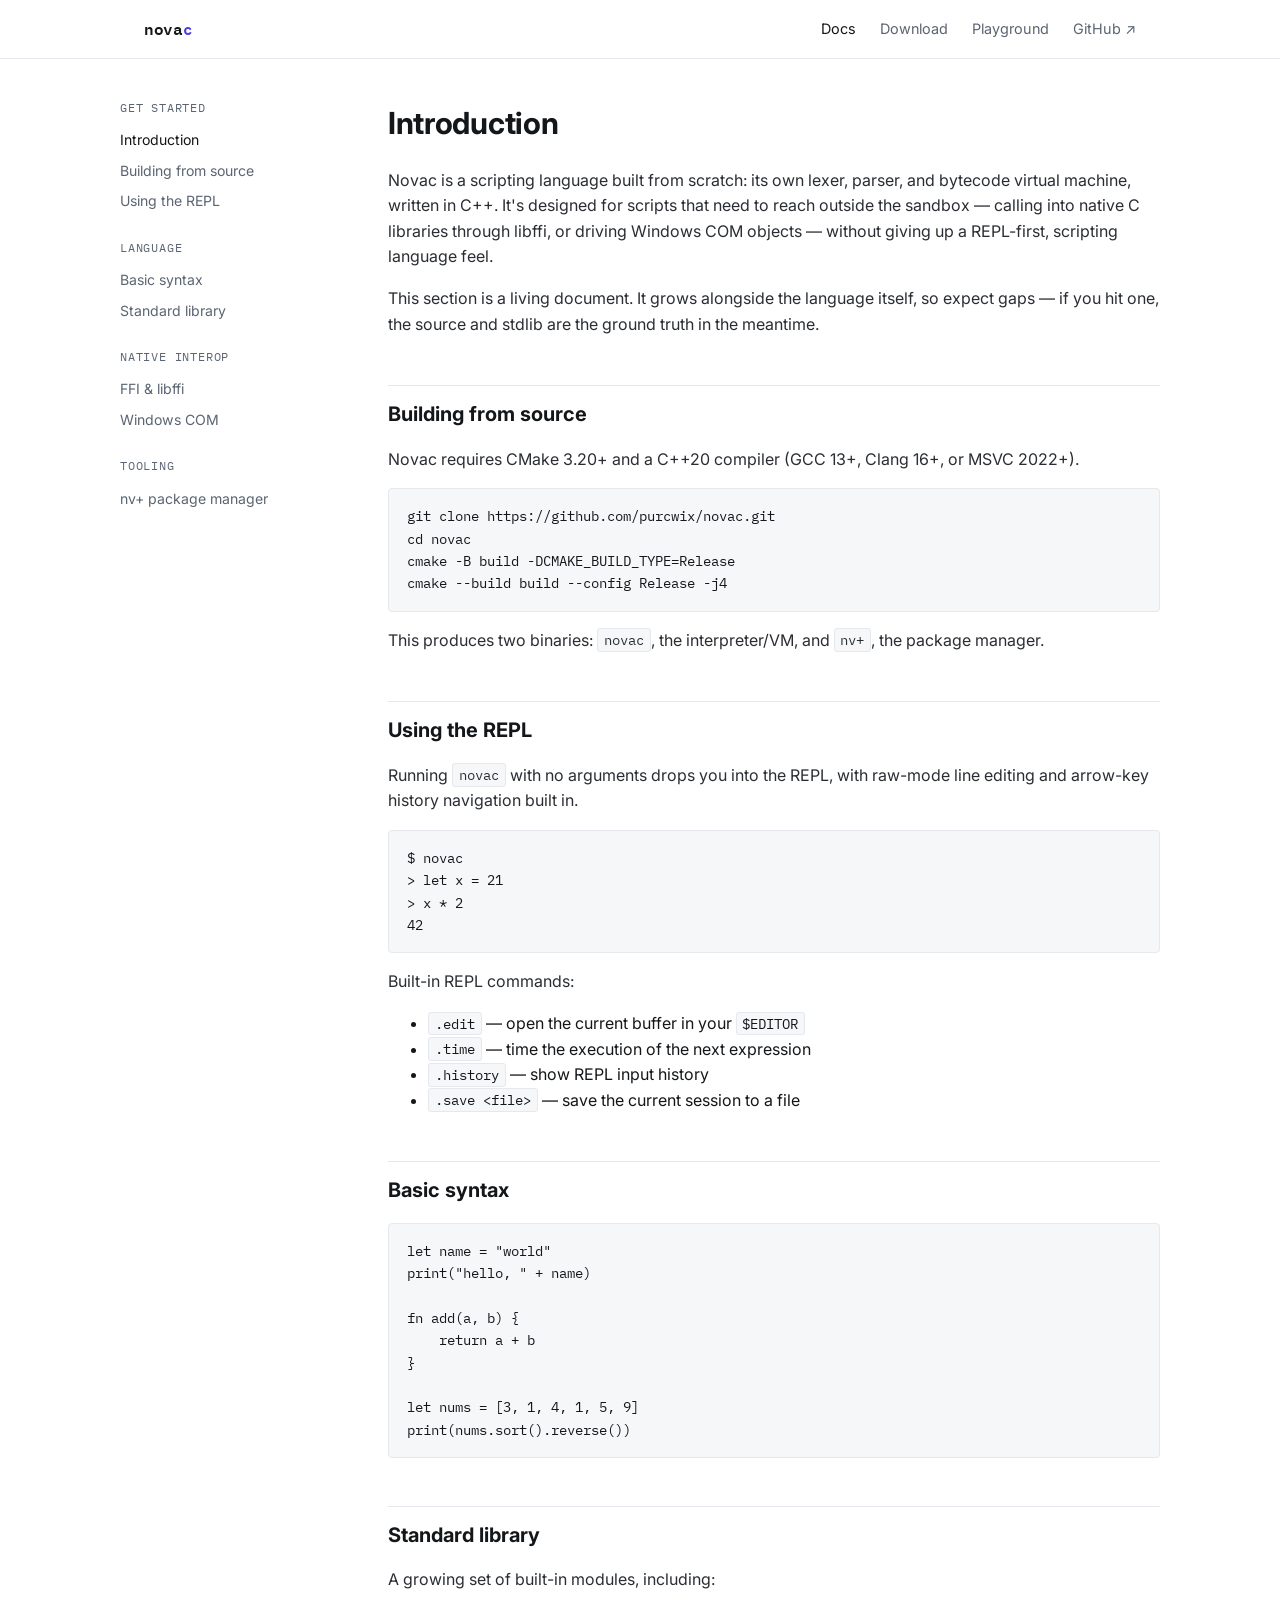
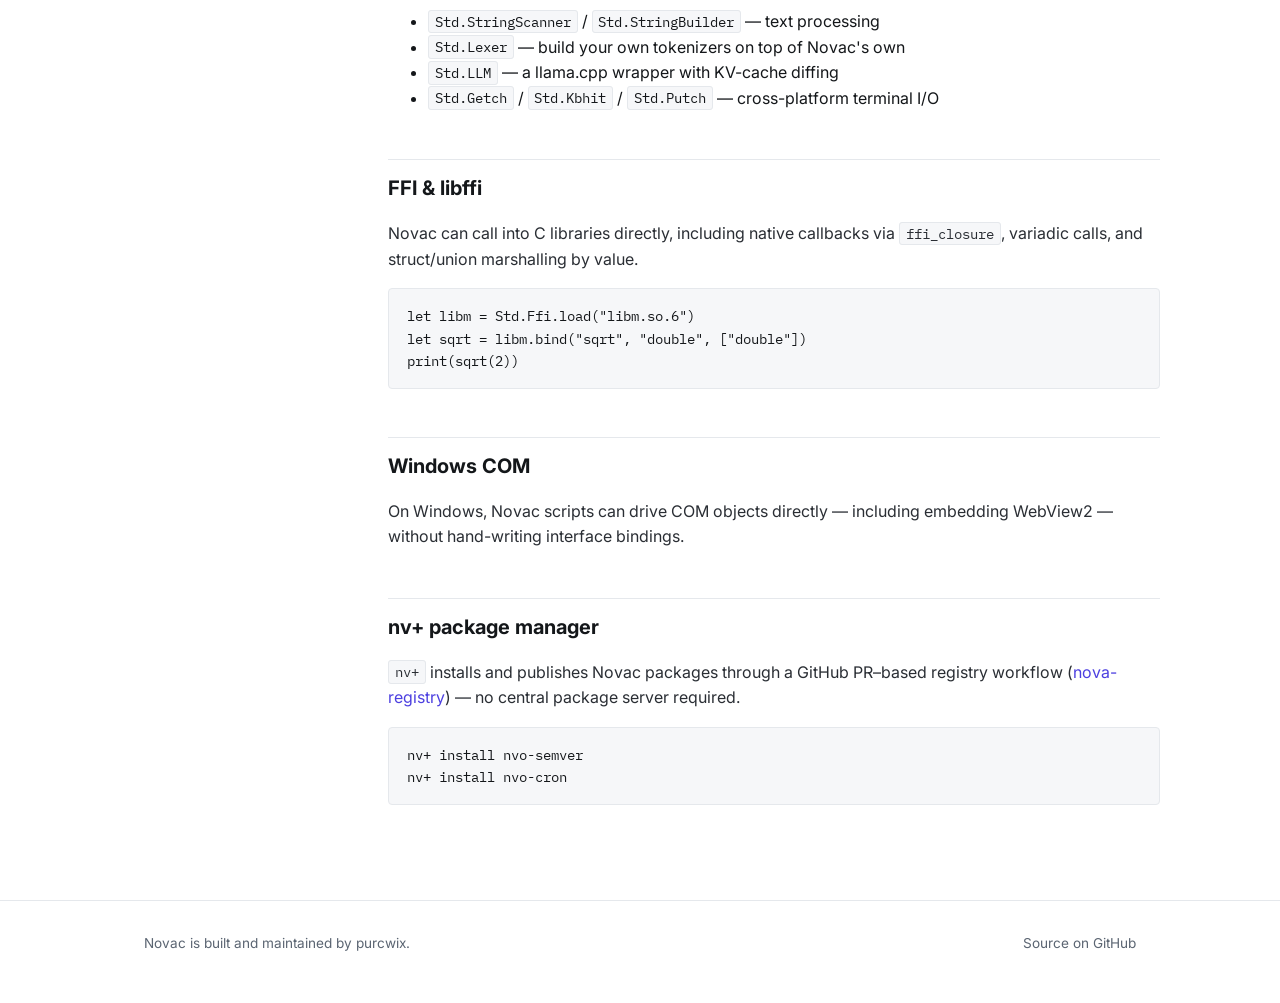
==== docs/index.html @ 00fc9c08 "Initial site" ====
<!doctype html>
<html lang="en">
<head>
<meta charset="utf-8">
<meta name="viewport" content="width=device-width, initial-scale=1">
<title>Docs — Novac</title>
<link rel="preconnect" href="https://fonts.googleapis.com">
<link href="https://fonts.googleapis.com/css2?family=IBM+Plex+Mono:wght@400;500;600&family=Inter:wght@400;500;600&display=swap" rel="stylesheet">
<link rel="stylesheet" href="/assets/style.css">
</head>
<body>

<nav class="site-nav">
  <div class="site-nav-inner">
    <a class="brand" href="/">nova<span class="dot">c</span></a>
    <div class="site-nav-links">
      <a href="/docs/" class="active">Docs</a>
      <a href="/download.html">Download</a>
      <a href="/playground.html">Playground</a>
      <a class="gh-link" href="https://github.com/purcwix/novac" target="_blank" rel="noopener">GitHub ↗</a>
    </div>
  </div>
</nav>

<div class="page docs-layout">
  <aside class="docs-nav">
    <div class="docs-nav-group">
      <div class="docs-nav-group-title">Get started</div>
      <a href="#introduction" class="active">Introduction</a>
      <a href="#building">Building from source</a>
      <a href="#repl">Using the REPL</a>
    </div>
    <div class="docs-nav-group">
      <div class="docs-nav-group-title">Language</div>
      <a href="#syntax">Basic syntax</a>
      <a href="#stdlib">Standard library</a>
    </div>
    <div class="docs-nav-group">
      <div class="docs-nav-group-title">Native interop</div>
      <a href="#ffi">FFI &amp; libffi</a>
      <a href="#com">Windows COM</a>
    </div>
    <div class="docs-nav-group">
      <div class="docs-nav-group-title">Tooling</div>
      <a href="#nvplus">nv+ package manager</a>
    </div>
  </aside>

  <main class="docs-content prose">
    <h1 id="introduction">Introduction</h1>
    <p>
      Novac is a scripting language built from scratch: its own lexer, parser, and bytecode virtual machine,
      written in C++. It's designed for scripts that need to reach outside the sandbox — calling into native
      C libraries through libffi, or driving Windows COM objects — without giving up a REPL-first, scripting
      language feel.
    </p>
    <p>
      This section is a living document. It grows alongside the language itself, so expect gaps — if you hit
      one, the source and stdlib are the ground truth in the meantime.
    </p>

    <h2 id="building">Building from source</h2>
    <p>Novac requires CMake 3.20+ and a C++20 compiler (GCC 13+, Clang 16+, or MSVC 2022+).</p>
    <pre>git clone https://github.com/purcwix/novac.git
cd novac
cmake -B build -DCMAKE_BUILD_TYPE=Release
cmake --build build --config Release -j4</pre>
    <p>This produces two binaries: <code class="inline">novac</code>, the interpreter/VM, and <code class="inline">nv+</code>, the package manager.</p>

    <h2 id="repl">Using the REPL</h2>
    <p>Running <code class="inline">novac</code> with no arguments drops you into the REPL, with raw-mode line
      editing and arrow-key history navigation built in.</p>
    <pre>$ novac
&gt; let x = 21
&gt; x * 2
42</pre>
    <p>Built-in REPL commands:</p>
    <ul>
      <li><code class="inline">.edit</code> — open the current buffer in your <code class="inline">$EDITOR</code></li>
      <li><code class="inline">.time</code> — time the execution of the next expression</li>
      <li><code class="inline">.history</code> — show REPL input history</li>
      <li><code class="inline">.save &lt;file&gt;</code> — save the current session to a file</li>
    </ul>

    <h2 id="syntax">Basic syntax</h2>
    <pre>let name = "world"
print("hello, " + name)

fn add(a, b) {
    return a + b
}

let nums = [3, 1, 4, 1, 5, 9]
print(nums.sort().reverse())</pre>

    <h2 id="stdlib">Standard library</h2>
    <p>A growing set of built-in modules, including:</p>
    <ul>
      <li><code class="inline">Std.StringScanner</code> / <code class="inline">Std.StringBuilder</code> — text processing</li>
      <li><code class="inline">Std.Lexer</code> — build your own tokenizers on top of Novac's own</li>
      <li><code class="inline">Std.LLM</code> — a llama.cpp wrapper with KV-cache diffing</li>
      <li><code class="inline">Std.Getch</code> / <code class="inline">Std.Kbhit</code> / <code class="inline">Std.Putch</code> — cross-platform terminal I/O</li>
    </ul>

    <h2 id="ffi">FFI &amp; libffi</h2>
    <p>Novac can call into C libraries directly, including native callbacks via <code class="inline">ffi_closure</code>,
      variadic calls, and struct/union marshalling by value.</p>
    <pre>let libm = Std.Ffi.load("libm.so.6")
let sqrt = libm.bind("sqrt", "double", ["double"])
print(sqrt(2))</pre>

    <h2 id="com">Windows COM</h2>
    <p>On Windows, Novac scripts can drive COM objects directly — including embedding WebView2 — without
      hand-writing interface bindings.</p>

    <h2 id="nvplus">nv+ package manager</h2>
    <p>
      <code class="inline">nv+</code> installs and publishes Novac packages through a GitHub PR–based registry
      workflow (<a href="https://github.com/purcwix/nova-registry" target="_blank" rel="noopener">nova-registry</a>) —
      no central package server required.
    </p>
    <pre>nv+ install nvo-semver
nv+ install nvo-cron</pre>
  </main>
</div>

<footer class="site-footer">
  <div class="page" style="display:flex; justify-content:space-between; width:100%; flex-wrap:wrap; gap:12px;">
    <span>Novac is built and maintained by <a href="https://github.com/purcwix" target="_blank" rel="noopener">purcwix</a>.</span>
    <span><a href="https://github.com/purcwix/novac" target="_blank" rel="noopener">Source on GitHub</a></span>
  </div>
</footer>

</body>
</html>
---- assets/style.css ----
:root {
  --bg: #FFFFFF;
  --bg-subtle: #F6F7F9;
  --text: #14171A;
  --text-muted: #5B6572;
  --accent: #4C3FE0;
  --accent-dim: #ECEAFC;
  --border: #E5E8EC;
  --mono: "IBM Plex Mono", ui-monospace, SFMono-Regular, Menlo, monospace;
  --sans: "Inter", -apple-system, BlinkMacSystemFont, "Segoe UI", sans-serif;
  --radius: 4px;
  --max-w: 860px;
}

* { box-sizing: border-box; }

html { scroll-behavior: smooth; }

body {
  margin: 0;
  background: var(--bg);
  color: var(--text);
  font-family: var(--sans);
  font-size: 16px;
  line-height: 1.6;
  -webkit-font-smoothing: antialiased;
}

a { color: var(--accent); text-decoration: none; }
a:hover { text-decoration: underline; }
a:focus-visible, button:focus-visible {
  outline: 2px solid var(--accent);
  outline-offset: 2px;
}

code, pre {
  font-family: var(--mono);
  font-size: 0.9em;
}

pre {
  background: var(--bg-subtle);
  border: 1px solid var(--border);
  border-radius: var(--radius);
  padding: 16px 18px;
  overflow-x: auto;
  line-height: 1.55;
}

code.inline {
  background: var(--bg-subtle);
  border: 1px solid var(--border);
  border-radius: 3px;
  padding: 0.1em 0.4em;
}

/* ---------- Nav ---------- */

.site-nav {
  border-bottom: 1px solid var(--border);
  position: sticky;
  top: 0;
  background: rgba(255,255,255,0.92);
  backdrop-filter: blur(6px);
  z-index: 10;
}

.site-nav-inner {
  max-width: 1040px;
  margin: 0 auto;
  padding: 16px 24px;
  display: flex;
  align-items: center;
  gap: 32px;
}

.brand {
  font-family: var(--mono);
  font-weight: 600;
  font-size: 1rem;
  color: var(--text);
  letter-spacing: -0.02em;
}
.brand:hover { text-decoration: none; }
.brand .dot { color: var(--accent); }

.site-nav-links {
  display: flex;
  gap: 24px;
  margin-left: auto;
  font-size: 0.9rem;
}
.site-nav-links a {
  color: var(--text-muted);
}
.site-nav-links a:hover,
.site-nav-links a.active {
  color: var(--text);
  text-decoration: none;
}

.gh-link {
  display: flex;
  align-items: center;
  gap: 6px;
}

/* ---------- Layout ---------- */

.page {
  max-width: 1040px;
  margin: 0 auto;
  padding: 0 24px;
}

.prose {
  max-width: var(--max-w);
}

/* ---------- Hero ---------- */

.hero {
  padding: 72px 0 56px;
  display: grid;
  grid-template-columns: 1.1fr 1fr;
  gap: 48px;
  align-items: center;
}

@media (max-width: 860px) {
  .hero { grid-template-columns: 1fr; padding: 40px 0; }
}

.eyebrow {
  font-family: var(--mono);
  font-size: 0.78rem;
  text-transform: uppercase;
  letter-spacing: 0.08em;
  color: var(--accent);
  margin-bottom: 14px;
}

h1.hero-title {
  font-family: var(--mono);
  font-size: clamp(2rem, 4.2vw, 2.8rem);
  line-height: 1.15;
  letter-spacing: -0.02em;
  margin: 0 0 18px;
}

.hero-sub {
  color: var(--text-muted);
  font-size: 1.05rem;
  max-width: 42ch;
  margin: 0 0 28px;
}

.hero-ctas {
  display: flex;
  gap: 12px;
  flex-wrap: wrap;
}

.btn {
  display: inline-block;
  padding: 10px 18px;
  border-radius: var(--radius);
  font-size: 0.92rem;
  font-weight: 500;
  border: 1px solid var(--border);
}
.btn:hover { text-decoration: none; }

.btn-primary {
  background: var(--text);
  color: #fff;
  border-color: var(--text);
}
.btn-primary:hover { background: #000; }

.btn-secondary {
  background: var(--bg);
  color: var(--text);
}
.btn-secondary:hover { background: var(--bg-subtle); }

/* ---------- Terminal (signature element) ---------- */

.terminal {
  background: #12141A;
  border-radius: 8px;
  overflow: hidden;
  box-shadow: 0 1px 2px rgba(0,0,0,0.06), 0 8px 24px rgba(20,23,26,0.10);
  border: 1px solid #22252E;
}

.terminal-bar {
  display: flex;
  align-items: center;
  gap: 6px;
  padding: 10px 14px;
  background: #1A1D25;
  border-bottom: 1px solid #22252E;
}

.terminal-dot {
  width: 10px;
  height: 10px;
  border-radius: 50%;
  background: #3A3E4A;
}

.terminal-title {
  margin-left: 8px;
  font-family: var(--mono);
  font-size: 0.72rem;
  color: #6B7180;
}

.terminal-body {
  padding: 18px 20px 22px;
  font-family: var(--mono);
  font-size: 0.84rem;
  line-height: 1.75;
  color: #C9CDD6;
  white-space: pre-wrap;
}

.t-prompt { color: #6B7180; }
.t-in { color: #E7E9EE; }
.t-out { color: #8CE0B8; }
.t-comment { color: #6B7180; }
.t-cursor {
  display: inline-block;
  width: 7px;
  height: 1em;
  background: var(--accent);
  vertical-align: text-bottom;
  animation: blink 1.1s steps(1) infinite;
}
@keyframes blink { 50% { opacity: 0; } }

@media (prefers-reduced-motion: reduce) {
  .t-cursor { animation: none; }
}

/* ---------- Feature grid ---------- */

.section {
  padding: 48px 0;
  border-top: 1px solid var(--border);
}

.section-head {
  margin-bottom: 32px;
}

.section-label {
  font-family: var(--mono);
  font-size: 0.78rem;
  text-transform: uppercase;
  letter-spacing: 0.08em;
  color: var(--text-muted);
  margin-bottom: 8px;
}

.section-title {
  font-size: 1.5rem;
  margin: 0;
  letter-spacing: -0.01em;
}

.grid-3 {
  display: grid;
  grid-template-columns: repeat(3, 1fr);
  gap: 1px;
  background: var(--border);
  border: 1px solid var(--border);
}

@media (max-width: 760px) {
  .grid-3 { grid-template-columns: 1fr; }
}

.card {
  background: var(--bg);
  padding: 24px;
}

.card h3 {
  font-size: 0.98rem;
  margin: 0 0 8px;
  font-family: var(--mono);
}

.card p {
  color: var(--text-muted);
  font-size: 0.92rem;
  margin: 0;
}

/* ---------- Docs layout ---------- */

.docs-layout {
  display: grid;
  grid-template-columns: 220px 1fr;
  gap: 48px;
  padding: 40px 0 80px;
}

@media (max-width: 800px) {
  .docs-layout { grid-template-columns: 1fr; }
}

.docs-nav {
  font-size: 0.88rem;
  position: sticky;
  top: 76px;
  align-self: start;
}

.docs-nav-group {
  margin-bottom: 22px;
}

.docs-nav-group-title {
  font-family: var(--mono);
  font-size: 0.72rem;
  text-transform: uppercase;
  letter-spacing: 0.07em;
  color: var(--text-muted);
  margin-bottom: 8px;
}

.docs-nav a {
  display: block;
  color: var(--text-muted);
  padding: 4px 0;
}
.docs-nav a:hover, .docs-nav a.active {
  color: var(--text);
  text-decoration: none;
}

.docs-content h1 {
  font-size: 1.9rem;
  margin-top: 0;
  letter-spacing: -0.01em;
}

.docs-content h2 {
  font-size: 1.25rem;
  margin-top: 2.4em;
  padding-top: 0.6em;
  border-top: 1px solid var(--border);
}

.docs-content p, .docs-content li {
  color: var(--text);
}

.docs-content p { color: #2A2E34; }

/* ---------- Download table ---------- */

.dl-table {
  width: 100%;
  border-collapse: collapse;
  font-size: 0.9rem;
}

.dl-table th {
  text-align: left;
  font-family: var(--mono);
  font-size: 0.72rem;
  text-transform: uppercase;
  letter-spacing: 0.06em;
  color: var(--text-muted);
  padding: 10px 12px;
  border-bottom: 1px solid var(--border);
}

.dl-table td {
  padding: 12px;
  border-bottom: 1px solid var(--border);
  vertical-align: middle;
}

.dl-table tr:last-child td { border-bottom: none; }

.platform-cell {
  display: flex;
  align-items: center;
  gap: 10px;
  font-weight: 500;
}

.dl-status {
  color: var(--text-muted);
  font-size: 0.85rem;
}

.dl-error {
  color: #B3261E;
  font-size: 0.85rem;
}

/* ---------- Playground ---------- */

.pg-note {
  background: var(--accent-dim);
  border: 1px solid #D6D2FA;
  border-radius: var(--radius);
  padding: 14px 16px;
  font-size: 0.9rem;
  margin-bottom: 28px;
}

.pg-examples-nav {
  display: flex;
  gap: 8px;
  flex-wrap: wrap;
  margin-bottom: 20px;
}

.pg-tab {
  font-family: var(--mono);
  font-size: 0.82rem;
  padding: 7px 14px;
  border: 1px solid var(--border);
  border-radius: var(--radius);
  background: var(--bg);
  color: var(--text-muted);
  cursor: pointer;
}

.pg-tab.active {
  color: var(--text);
  border-color: var(--text);
  background: var(--bg-subtle);
}

.pg-example { display: none; }
.pg-example.active { display: block; }

.pg-example h3 {
  font-family: var(--mono);
  font-size: 1rem;
  margin: 0 0 6px;
}

.pg-example p {
  color: var(--text-muted);
  font-size: 0.9rem;
  margin: 0 0 12px;
}

/* ---------- Footer ---------- */

.site-footer {
  border-top: 1px solid var(--border);
  padding: 32px 0 48px;
  color: var(--text-muted);
  font-size: 0.85rem;
  display: flex;
  justify-content: space-between;
  flex-wrap: wrap;
  gap: 12px;
}

.site-footer a { color: var(--text-muted); }
.site-footer a:hover { color: var(--text); }
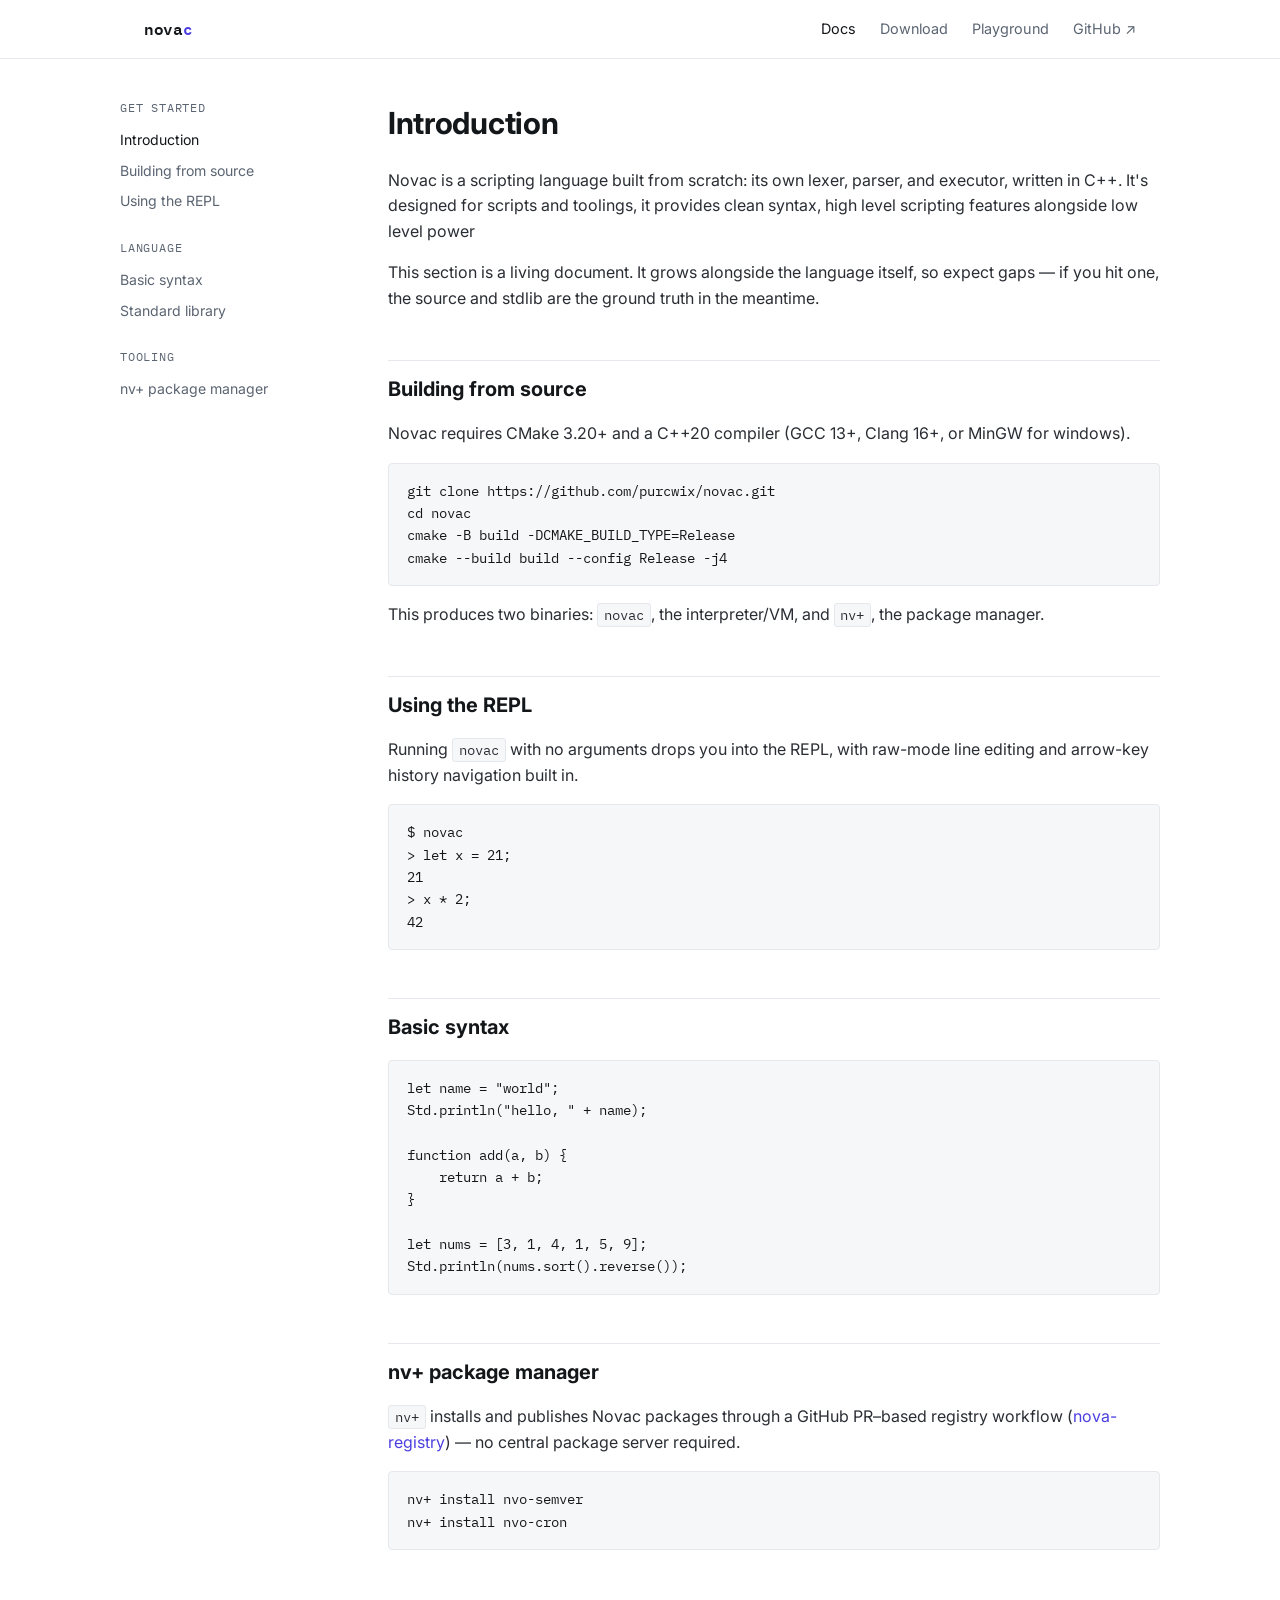
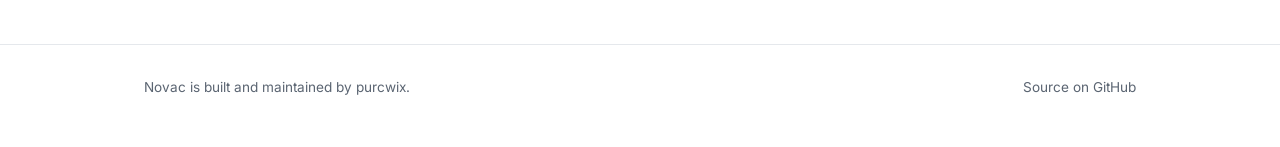
==== commit 96e84193: "Initial site" ====
--- a/docs/index.html
+++ b/docs/index.html
@@ -36,11 +36,6 @@
       <a href="#stdlib">Standard library</a>
     </div>
     <div class="docs-nav-group">
-      <div class="docs-nav-group-title">Native interop</div>
-      <a href="#ffi">FFI &amp; libffi</a>
-      <a href="#com">Windows COM</a>
-    </div>
-    <div class="docs-nav-group">
       <div class="docs-nav-group-title">Tooling</div>
       <a href="#nvplus">nv+ package manager</a>
     </div>
@@ -49,10 +44,8 @@
   <main class="docs-content prose">
     <h1 id="introduction">Introduction</h1>
     <p>
-      Novac is a scripting language built from scratch: its own lexer, parser, and bytecode virtual machine,
-      written in C++. It's designed for scripts that need to reach outside the sandbox — calling into native
-      C libraries through libffi, or driving Windows COM objects — without giving up a REPL-first, scripting
-      language feel.
+      Novac is a scripting language built from scratch: its own lexer, parser, and executor,
+      written in C++. It's designed for scripts and toolings, it provides clean syntax, high level scripting features alongside low level power
     </p>
     <p>
       This section is a living document. It grows alongside the language itself, so expect gaps — if you hit
@@ -60,7 +53,7 @@
     </p>
 
     <h2 id="building">Building from source</h2>
-    <p>Novac requires CMake 3.20+ and a C++20 compiler (GCC 13+, Clang 16+, or MSVC 2022+).</p>
+    <p>Novac requires CMake 3.20+ and a C++20 compiler (GCC 13+, Clang 16+, or MinGW for windows).</p>
     <pre>git clone https://github.com/purcwix/novac.git
 cd novac
 cmake -B build -DCMAKE_BUILD_TYPE=Release
@@ -71,47 +64,21 @@
     <p>Running <code class="inline">novac</code> with no arguments drops you into the REPL, with raw-mode line
       editing and arrow-key history navigation built in.</p>
     <pre>$ novac
-&gt; let x = 21
-&gt; x * 2
+&gt; let x = 21;
+21
+&gt; x * 2;
 42</pre>
-    <p>Built-in REPL commands:</p>
-    <ul>
-      <li><code class="inline">.edit</code> — open the current buffer in your <code class="inline">$EDITOR</code></li>
-      <li><code class="inline">.time</code> — time the execution of the next expression</li>
-      <li><code class="inline">.history</code> — show REPL input history</li>
-      <li><code class="inline">.save &lt;file&gt;</code> — save the current session to a file</li>
-    </ul>
 
     <h2 id="syntax">Basic syntax</h2>
-    <pre>let name = "world"
-print("hello, " + name)
+    <pre>let name = "world";
+Std.println("hello, " + name);
 
-fn add(a, b) {
-    return a + b
+function add(a, b) {
+    return a + b;
 }
 
-let nums = [3, 1, 4, 1, 5, 9]
-print(nums.sort().reverse())</pre>
-
-    <h2 id="stdlib">Standard library</h2>
-    <p>A growing set of built-in modules, including:</p>
-    <ul>
-      <li><code class="inline">Std.StringScanner</code> / <code class="inline">Std.StringBuilder</code> — text processing</li>
-      <li><code class="inline">Std.Lexer</code> — build your own tokenizers on top of Novac's own</li>
-      <li><code class="inline">Std.LLM</code> — a llama.cpp wrapper with KV-cache diffing</li>
-      <li><code class="inline">Std.Getch</code> / <code class="inline">Std.Kbhit</code> / <code class="inline">Std.Putch</code> — cross-platform terminal I/O</li>
-    </ul>
-
-    <h2 id="ffi">FFI &amp; libffi</h2>
-    <p>Novac can call into C libraries directly, including native callbacks via <code class="inline">ffi_closure</code>,
-      variadic calls, and struct/union marshalling by value.</p>
-    <pre>let libm = Std.Ffi.load("libm.so.6")
-let sqrt = libm.bind("sqrt", "double", ["double"])
-print(sqrt(2))</pre>
-
-    <h2 id="com">Windows COM</h2>
-    <p>On Windows, Novac scripts can drive COM objects directly — including embedding WebView2 — without
-      hand-writing interface bindings.</p>
+let nums = [3, 1, 4, 1, 5, 9];
+Std.println(nums.sort().reverse());</pre>
 
     <h2 id="nvplus">nv+ package manager</h2>
     <p>
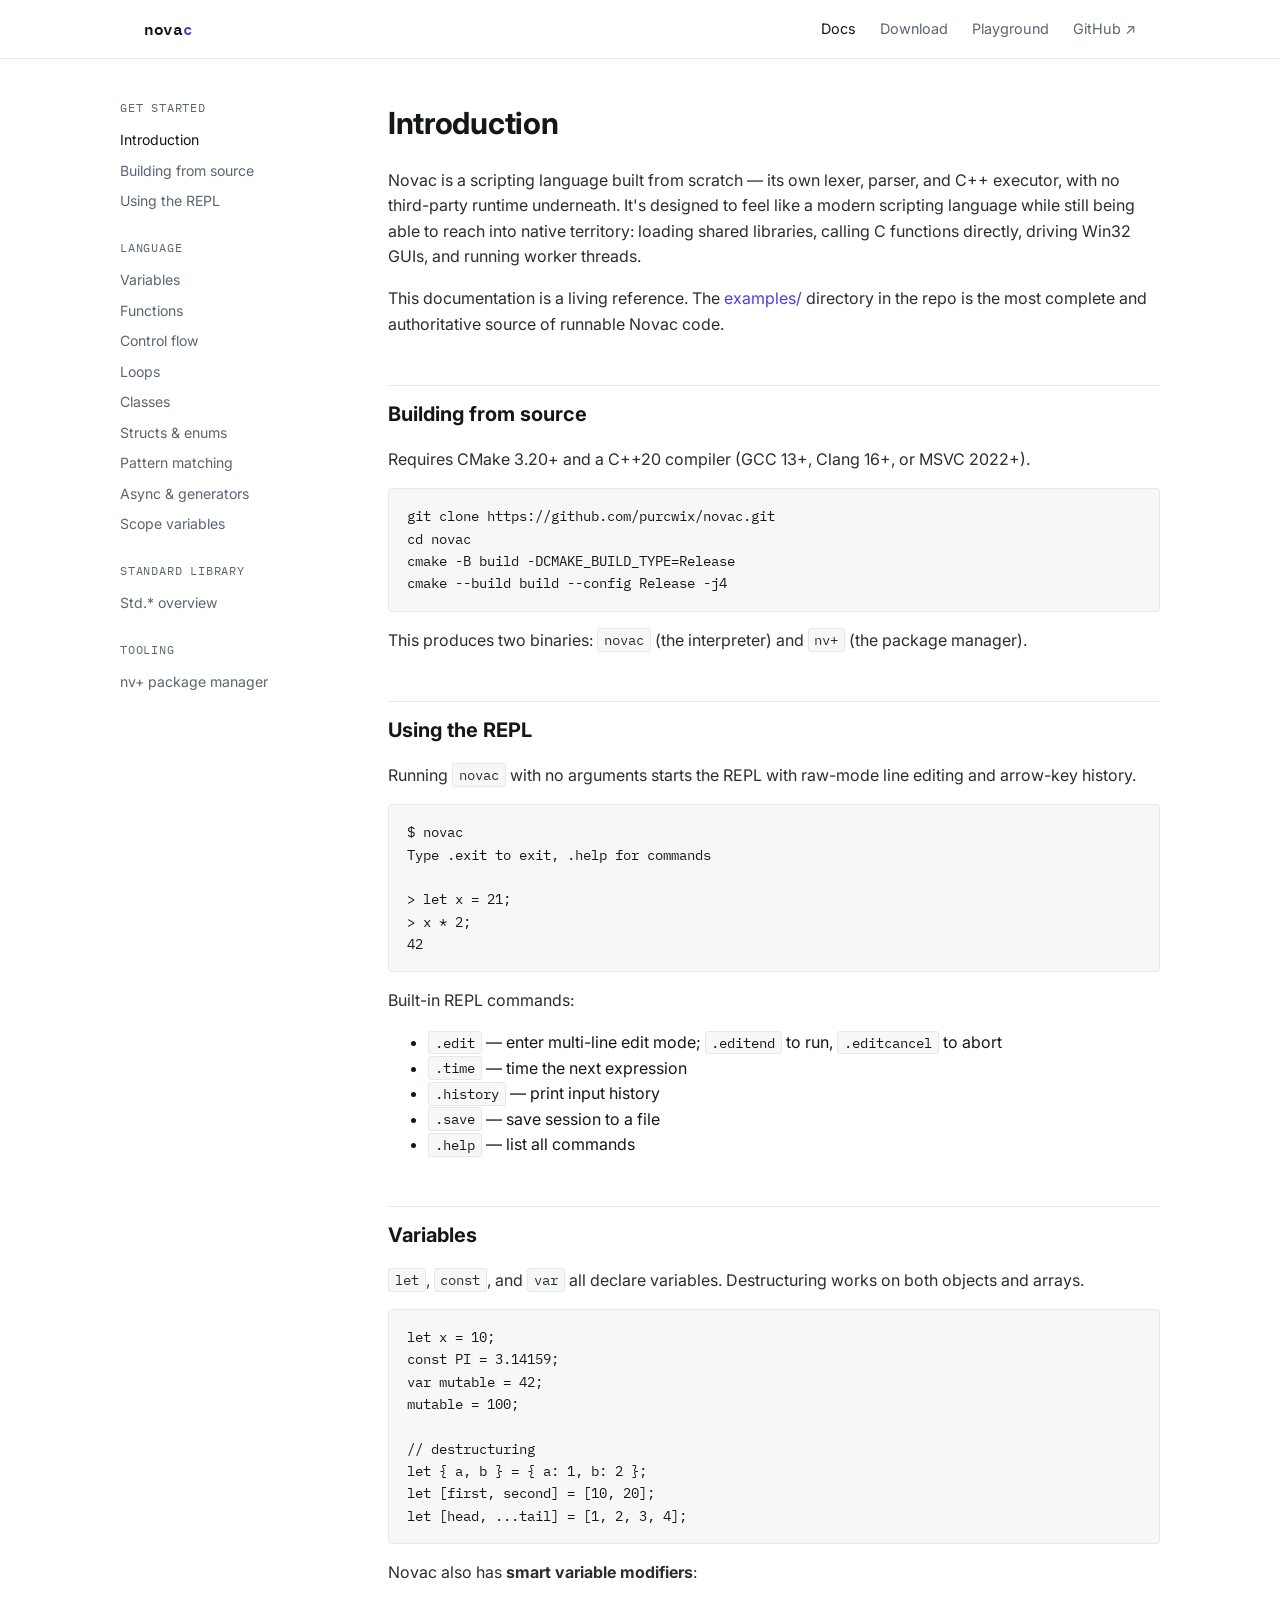
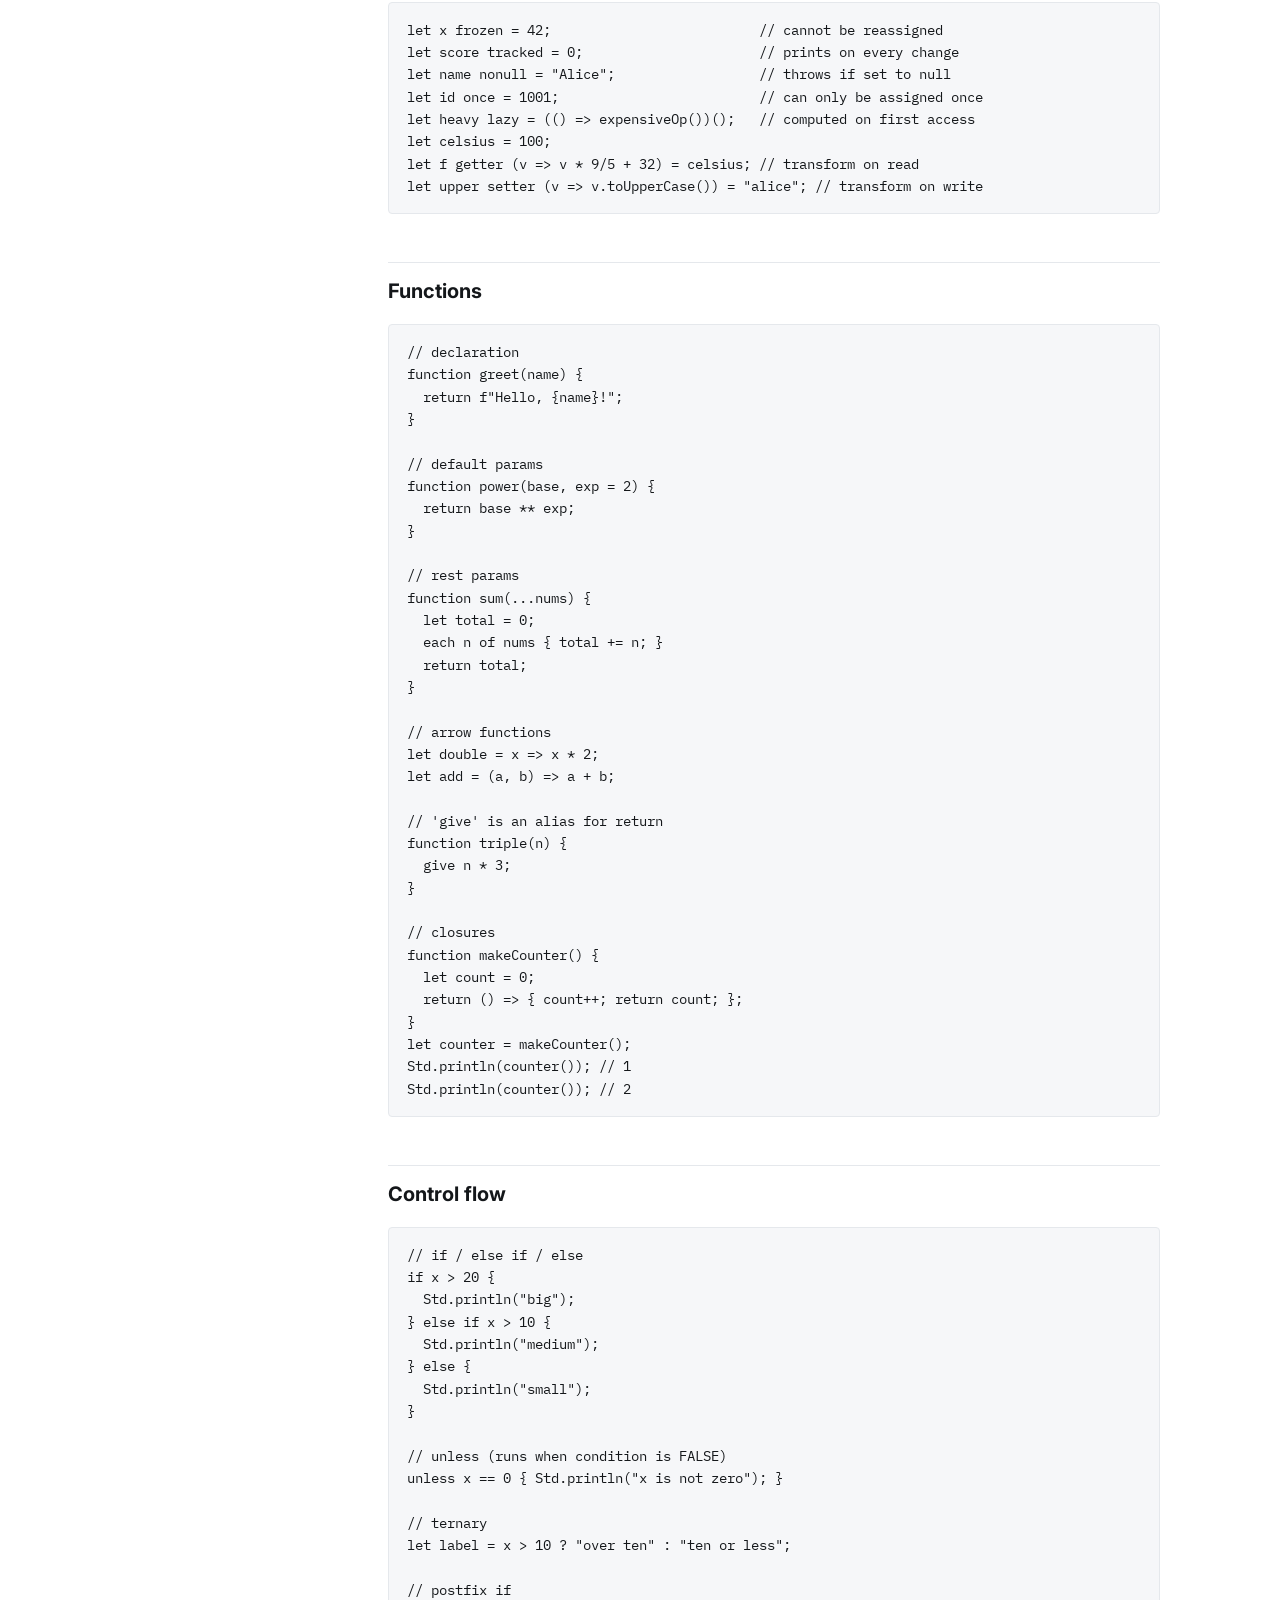
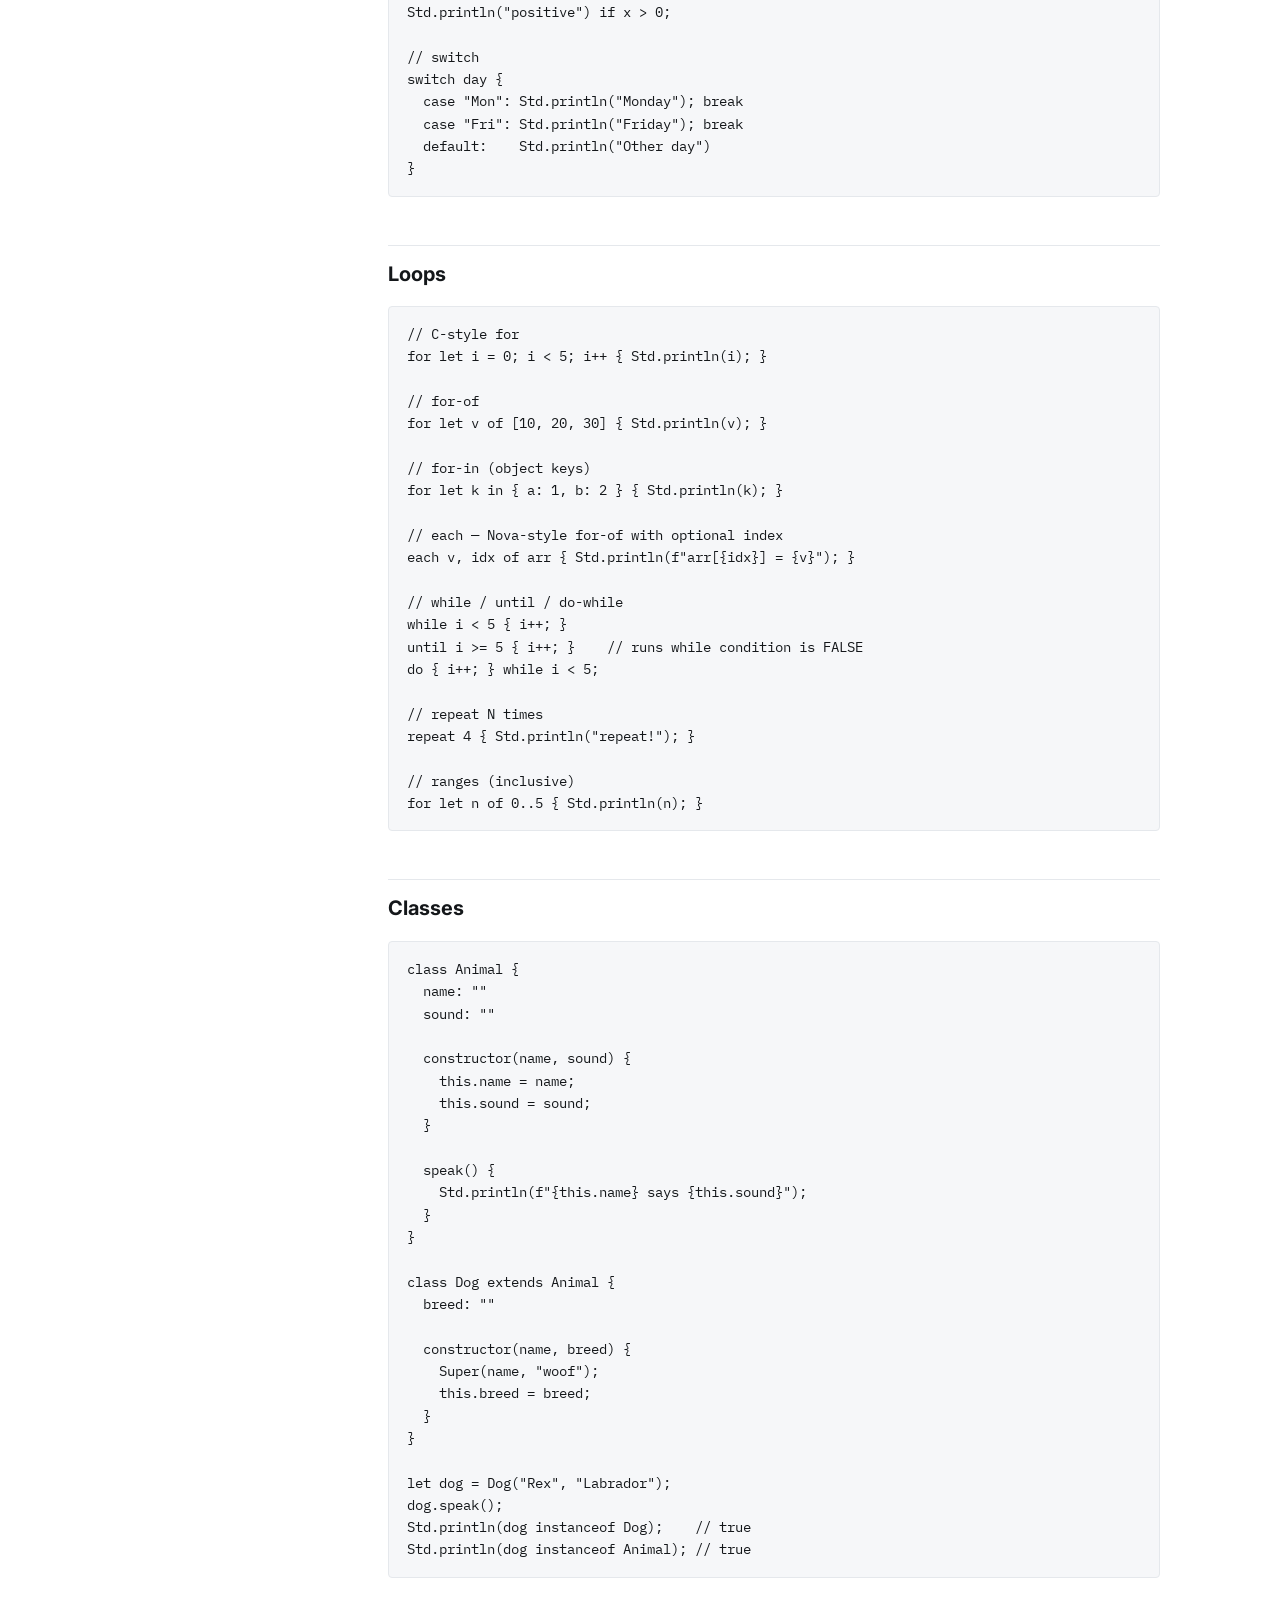
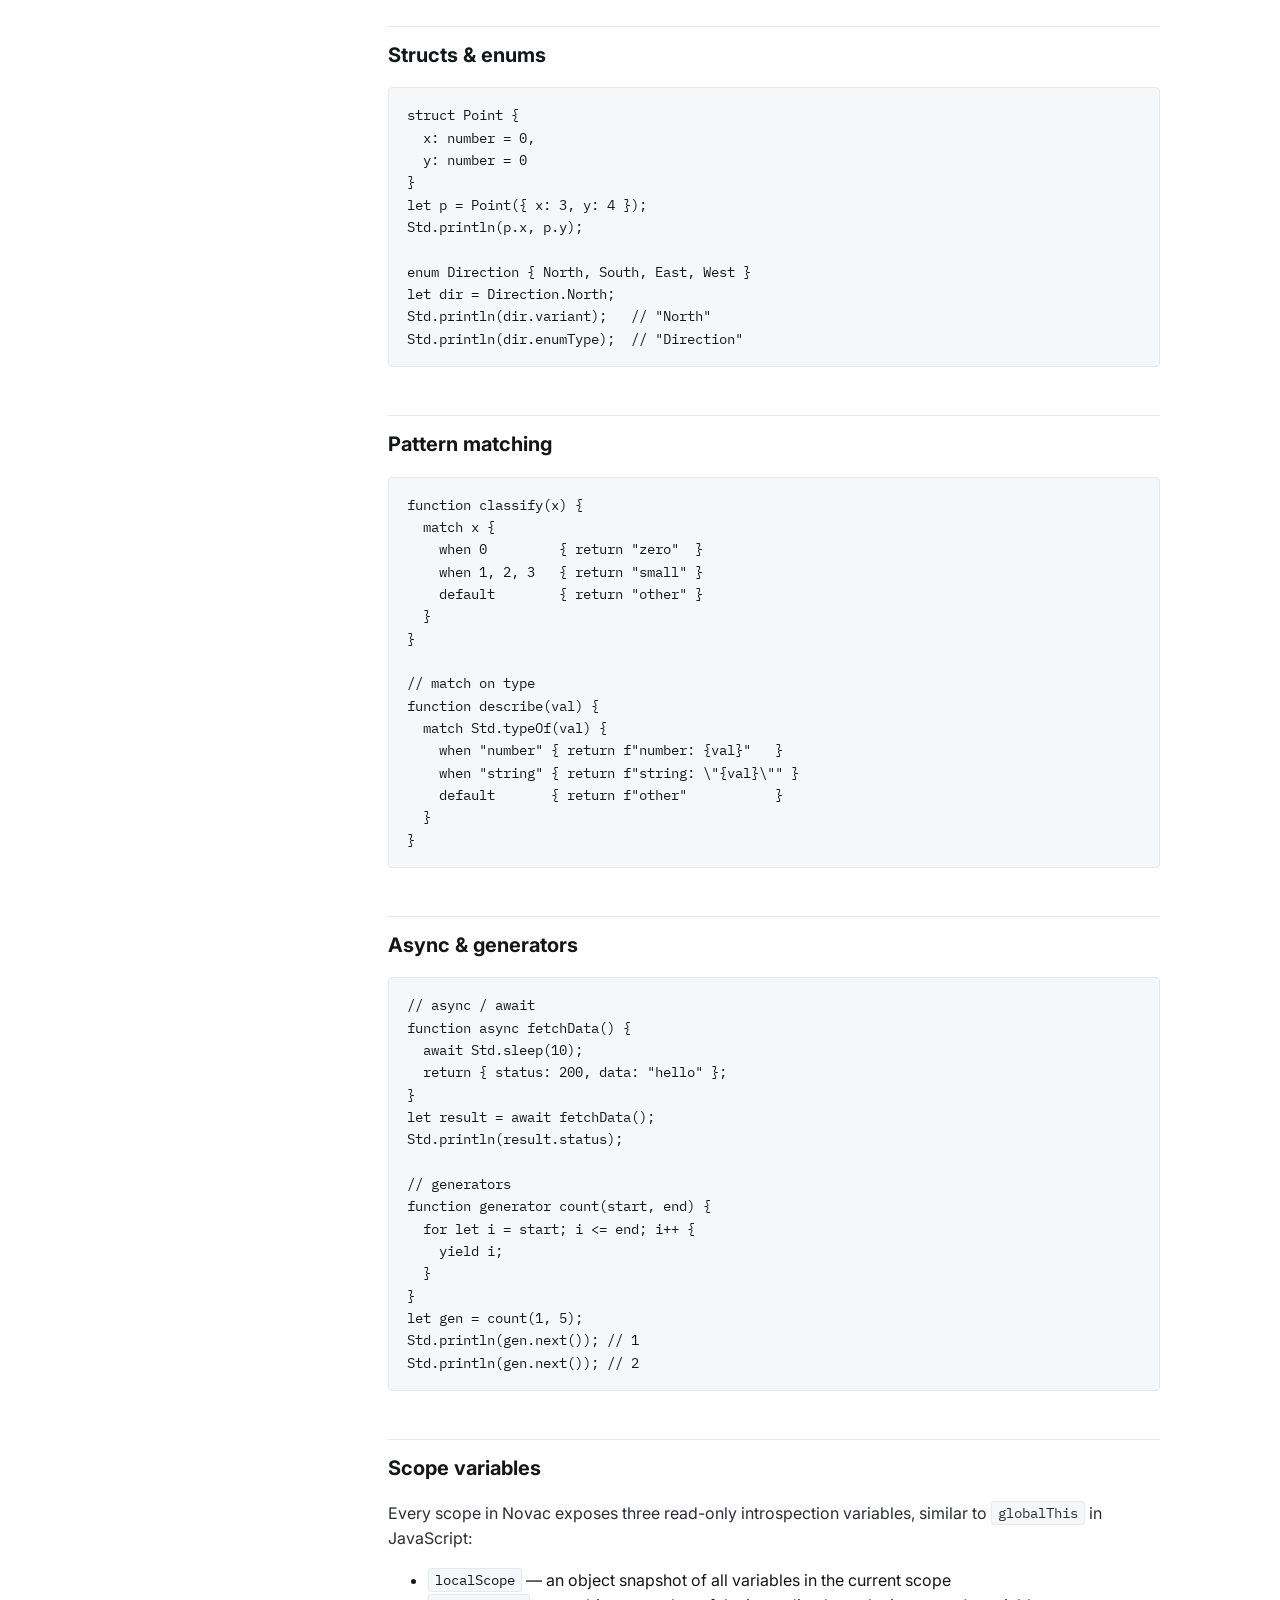
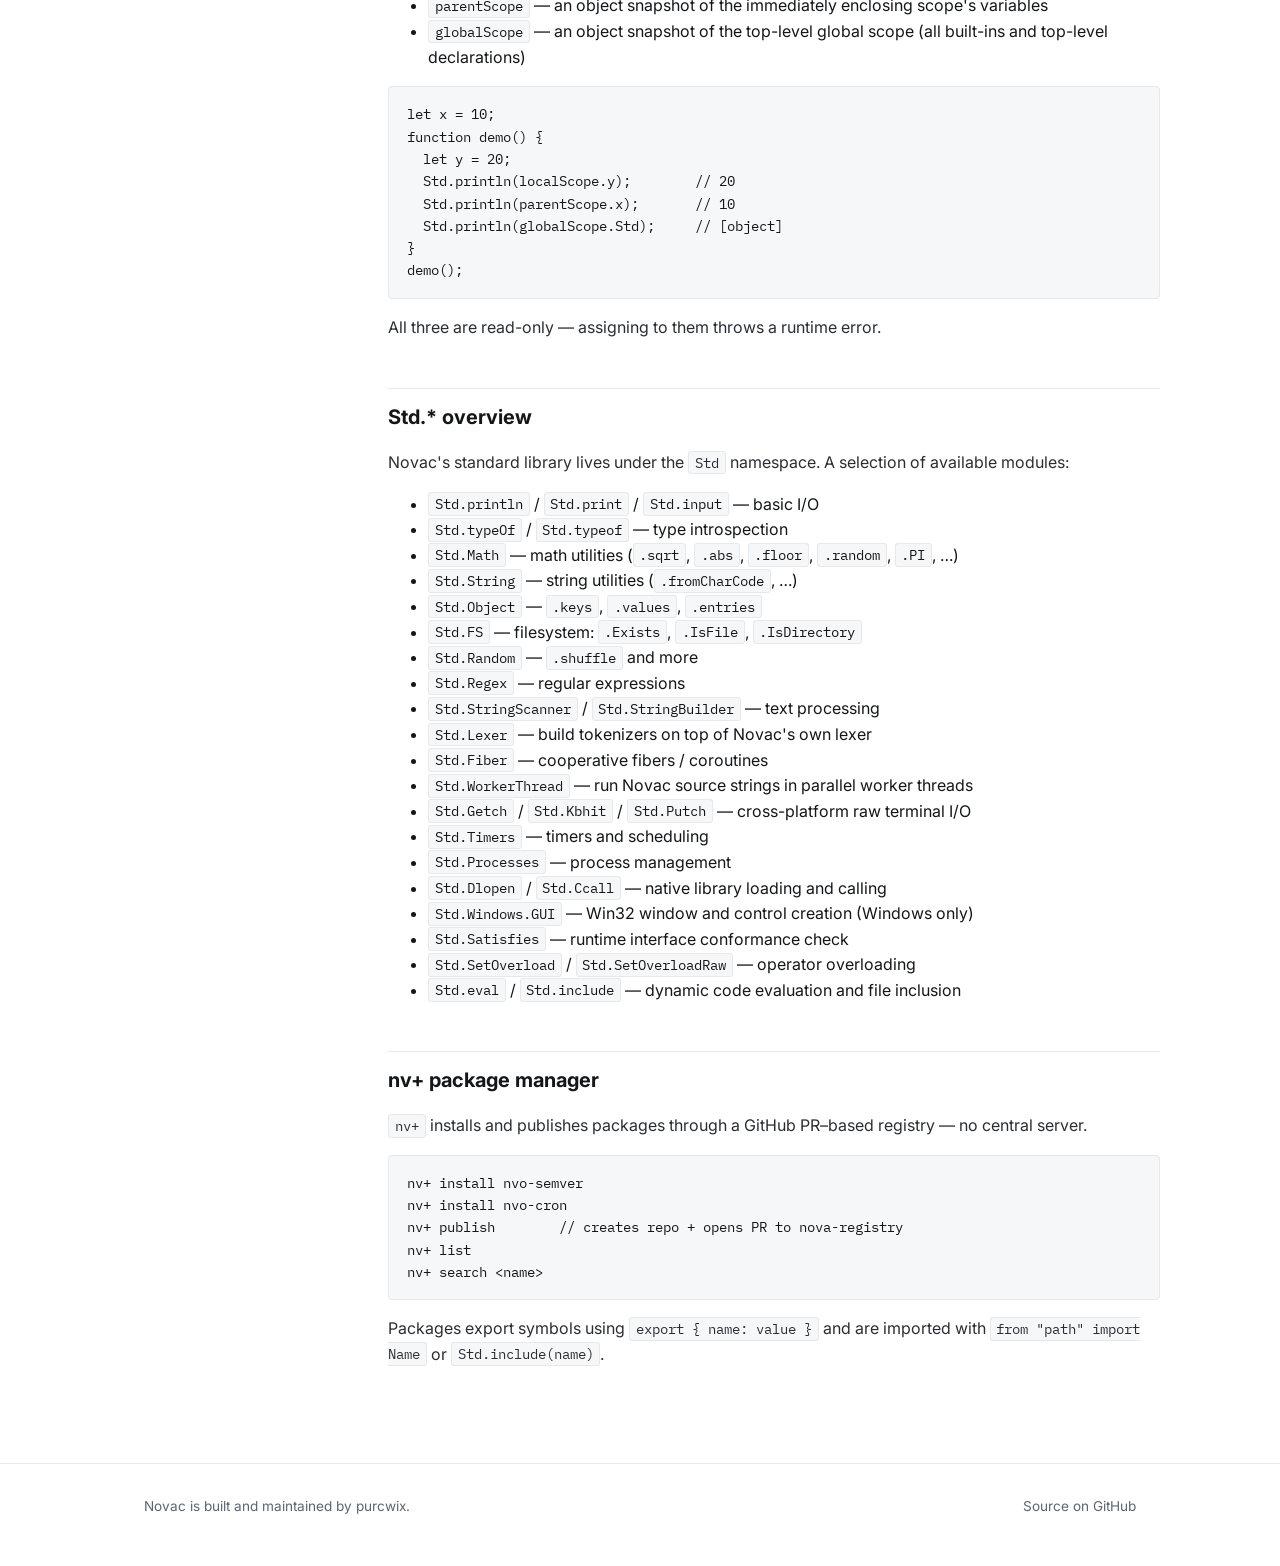
==== commit dcd1499c: "Initial site" ====
--- a/docs/index.html
+++ b/docs/index.html
@@ -32,8 +32,19 @@
     </div>
     <div class="docs-nav-group">
       <div class="docs-nav-group-title">Language</div>
-      <a href="#syntax">Basic syntax</a>
-      <a href="#stdlib">Standard library</a>
+      <a href="#variables">Variables</a>
+      <a href="#functions">Functions</a>
+      <a href="#control">Control flow</a>
+      <a href="#loops">Loops</a>
+      <a href="#classes">Classes</a>
+      <a href="#structs">Structs & enums</a>
+      <a href="#match">Pattern matching</a>
+      <a href="#async">Async & generators</a>
+      <a href="#scope">Scope variables</a>
+    </div>
+    <div class="docs-nav-group">
+      <div class="docs-nav-group-title">Standard library</div>
+      <a href="#stdlib">Std.* overview</a>
     </div>
     <div class="docs-nav-group">
       <div class="docs-nav-group-title">Tooling</div>
@@ -44,50 +55,281 @@
   <main class="docs-content prose">
     <h1 id="introduction">Introduction</h1>
     <p>
-      Novac is a scripting language built from scratch: its own lexer, parser, and executor,
-      written in C++. It's designed for scripts and toolings, it provides clean syntax, high level scripting features alongside low level power
+      Novac is a scripting language built from scratch — its own lexer, parser, and C++ executor,
+      with no third-party runtime underneath. It's designed to feel like a modern scripting language
+      while still being able to reach into native territory: loading shared libraries, calling C
+      functions directly, driving Win32 GUIs, and running worker threads.
     </p>
     <p>
-      This section is a living document. It grows alongside the language itself, so expect gaps — if you hit
-      one, the source and stdlib are the ground truth in the meantime.
+      This documentation is a living reference. The
+      <a href="https://github.com/purcwix/novac/tree/master/examples" target="_blank" rel="noopener">examples/</a>
+      directory in the repo is the most complete and authoritative source of runnable Novac code.
     </p>
 
     <h2 id="building">Building from source</h2>
-    <p>Novac requires CMake 3.20+ and a C++20 compiler (GCC 13+, Clang 16+, or MinGW for windows).</p>
+    <p>Requires CMake 3.20+ and a C++20 compiler (GCC 13+, Clang 16+, or MSVC 2022+).</p>
     <pre>git clone https://github.com/purcwix/novac.git
 cd novac
 cmake -B build -DCMAKE_BUILD_TYPE=Release
 cmake --build build --config Release -j4</pre>
-    <p>This produces two binaries: <code class="inline">novac</code>, the interpreter/VM, and <code class="inline">nv+</code>, the package manager.</p>
+    <p>This produces two binaries: <code class="inline">novac</code> (the interpreter) and <code class="inline">nv+</code> (the package manager).</p>
 
     <h2 id="repl">Using the REPL</h2>
-    <p>Running <code class="inline">novac</code> with no arguments drops you into the REPL, with raw-mode line
-      editing and arrow-key history navigation built in.</p>
+    <p>Running <code class="inline">novac</code> with no arguments starts the REPL with raw-mode line editing and arrow-key history.</p>
     <pre>$ novac
+Type .exit to exit, .help for commands
+
 &gt; let x = 21;
-21
 &gt; x * 2;
 42</pre>
-
-    <h2 id="syntax">Basic syntax</h2>
-    <pre>let name = "world";
-Std.println("hello, " + name);
-
-function add(a, b) {
-    return a + b;
-}
-
-let nums = [3, 1, 4, 1, 5, 9];
-Std.println(nums.sort().reverse());</pre>
+    <p>Built-in REPL commands:</p>
+    <ul>
+      <li><code class="inline">.edit</code> — enter multi-line edit mode; <code class="inline">.editend</code> to run, <code class="inline">.editcancel</code> to abort</li>
+      <li><code class="inline">.time</code> — time the next expression</li>
+      <li><code class="inline">.history</code> — print input history</li>
+      <li><code class="inline">.save</code> — save session to a file</li>
+      <li><code class="inline">.help</code> — list all commands</li>
+    </ul>
+
+    <h2 id="variables">Variables</h2>
+    <p><code class="inline">let</code>, <code class="inline">const</code>, and <code class="inline">var</code> all declare variables. Destructuring works on both objects and arrays.</p>
+    <pre>let x = 10;
+const PI = 3.14159;
+var mutable = 42;
+mutable = 100;
+
+// destructuring
+let { a, b } = { a: 1, b: 2 };
+let [first, second] = [10, 20];
+let [head, ...tail] = [1, 2, 3, 4];</pre>
+
+    <p>Novac also has <strong>smart variable modifiers</strong>:</p>
+    <pre>let x frozen = 42;                          // cannot be reassigned
+let score tracked = 0;                      // prints on every change
+let name nonull = "Alice";                  // throws if set to null
+let id once = 1001;                         // can only be assigned once
+let heavy lazy = (() => expensiveOp())();   // computed on first access
+let celsius = 100;
+let f getter (v => v * 9/5 + 32) = celsius; // transform on read
+let upper setter (v => v.toUpperCase()) = "alice"; // transform on write</pre>
+
+    <h2 id="functions">Functions</h2>
+    <pre>// declaration
+function greet(name) {
+  return f"Hello, {name}!";
+}
+
+// default params
+function power(base, exp = 2) {
+  return base ** exp;
+}
+
+// rest params
+function sum(...nums) {
+  let total = 0;
+  each n of nums { total += n; }
+  return total;
+}
+
+// arrow functions
+let double = x => x * 2;
+let add = (a, b) => a + b;
+
+// 'give' is an alias for return
+function triple(n) {
+  give n * 3;
+}
+
+// closures
+function makeCounter() {
+  let count = 0;
+  return () => { count++; return count; };
+}
+let counter = makeCounter();
+Std.println(counter()); // 1
+Std.println(counter()); // 2</pre>
+
+    <h2 id="control">Control flow</h2>
+    <pre>// if / else if / else
+if x > 20 {
+  Std.println("big");
+} else if x > 10 {
+  Std.println("medium");
+} else {
+  Std.println("small");
+}
+
+// unless (runs when condition is FALSE)
+unless x == 0 { Std.println("x is not zero"); }
+
+// ternary
+let label = x > 10 ? "over ten" : "ten or less";
+
+// postfix if
+Std.println("positive") if x > 0;
+
+// switch
+switch day {
+  case "Mon": Std.println("Monday"); break
+  case "Fri": Std.println("Friday"); break
+  default:    Std.println("Other day")
+}</pre>
+
+    <h2 id="loops">Loops</h2>
+    <pre>// C-style for
+for let i = 0; i < 5; i++ { Std.println(i); }
+
+// for-of
+for let v of [10, 20, 30] { Std.println(v); }
+
+// for-in (object keys)
+for let k in { a: 1, b: 2 } { Std.println(k); }
+
+// each — Nova-style for-of with optional index
+each v, idx of arr { Std.println(f"arr[{idx}] = {v}"); }
+
+// while / until / do-while
+while i < 5 { i++; }
+until i >= 5 { i++; }    // runs while condition is FALSE
+do { i++; } while i < 5;
+
+// repeat N times
+repeat 4 { Std.println("repeat!"); }
+
+// ranges (inclusive)
+for let n of 0..5 { Std.println(n); }</pre>
+
+    <h2 id="classes">Classes</h2>
+    <pre>class Animal {
+  name: ""
+  sound: ""
+
+  constructor(name, sound) {
+    this.name = name;
+    this.sound = sound;
+  }
+
+  speak() {
+    Std.println(f"{this.name} says {this.sound}");
+  }
+}
+
+class Dog extends Animal {
+  breed: ""
+
+  constructor(name, breed) {
+    Super(name, "woof");
+    this.breed = breed;
+  }
+}
+
+let dog = Dog("Rex", "Labrador");
+dog.speak();
+Std.println(dog instanceof Dog);    // true
+Std.println(dog instanceof Animal); // true</pre>
+
+    <h2 id="structs">Structs & enums</h2>
+    <pre>struct Point {
+  x: number = 0,
+  y: number = 0
+}
+let p = Point({ x: 3, y: 4 });
+Std.println(p.x, p.y);
+
+enum Direction { North, South, East, West }
+let dir = Direction.North;
+Std.println(dir.variant);   // "North"
+Std.println(dir.enumType);  // "Direction"</pre>
+
+    <h2 id="match">Pattern matching</h2>
+    <pre>function classify(x) {
+  match x {
+    when 0         { return "zero"  }
+    when 1, 2, 3   { return "small" }
+    default        { return "other" }
+  }
+}
+
+// match on type
+function describe(val) {
+  match Std.typeOf(val) {
+    when "number" { return f"number: {val}"   }
+    when "string" { return f"string: \"{val}\"" }
+    default       { return f"other"           }
+  }
+}</pre>
+
+    <h2 id="async">Async & generators</h2>
+    <pre>// async / await
+function async fetchData() {
+  await Std.sleep(10);
+  return { status: 200, data: "hello" };
+}
+let result = await fetchData();
+Std.println(result.status);
+
+// generators
+function generator count(start, end) {
+  for let i = start; i <= end; i++ {
+    yield i;
+  }
+}
+let gen = count(1, 5);
+Std.println(gen.next()); // 1
+Std.println(gen.next()); // 2</pre>
+
+    <h2 id="scope">Scope variables</h2>
+    <p>Every scope in Novac exposes three read-only introspection variables, similar to <code class="inline">globalThis</code> in JavaScript:</p>
+    <ul>
+      <li><code class="inline">localScope</code> — an object snapshot of all variables in the current scope</li>
+      <li><code class="inline">parentScope</code> — an object snapshot of the immediately enclosing scope's variables</li>
+      <li><code class="inline">globalScope</code> — an object snapshot of the top-level global scope (all built-ins and top-level declarations)</li>
+    </ul>
+    <pre>let x = 10;
+function demo() {
+  let y = 20;
+  Std.println(localScope.y);        // 20
+  Std.println(parentScope.x);       // 10
+  Std.println(globalScope.Std);     // [object]
+}
+demo();</pre>
+    <p>All three are read-only — assigning to them throws a runtime error.</p>
+
+    <h2 id="stdlib">Std.* overview</h2>
+    <p>Novac's standard library lives under the <code class="inline">Std</code> namespace. A selection of available modules:</p>
+    <ul>
+      <li><code class="inline">Std.println</code> / <code class="inline">Std.print</code> / <code class="inline">Std.input</code> — basic I/O</li>
+      <li><code class="inline">Std.typeOf</code> / <code class="inline">Std.typeof</code> — type introspection</li>
+      <li><code class="inline">Std.Math</code> — math utilities (<code class="inline">.sqrt</code>, <code class="inline">.abs</code>, <code class="inline">.floor</code>, <code class="inline">.random</code>, <code class="inline">.PI</code>, …)</li>
+      <li><code class="inline">Std.String</code> — string utilities (<code class="inline">.fromCharCode</code>, …)</li>
+      <li><code class="inline">Std.Object</code> — <code class="inline">.keys</code>, <code class="inline">.values</code>, <code class="inline">.entries</code></li>
+      <li><code class="inline">Std.FS</code> — filesystem: <code class="inline">.Exists</code>, <code class="inline">.IsFile</code>, <code class="inline">.IsDirectory</code></li>
+      <li><code class="inline">Std.Random</code> — <code class="inline">.shuffle</code> and more</li>
+      <li><code class="inline">Std.Regex</code> — regular expressions</li>
+      <li><code class="inline">Std.StringScanner</code> / <code class="inline">Std.StringBuilder</code> — text processing</li>
+      <li><code class="inline">Std.Lexer</code> — build tokenizers on top of Novac's own lexer</li>
+      <li><code class="inline">Std.Fiber</code> — cooperative fibers / coroutines</li>
+      <li><code class="inline">Std.WorkerThread</code> — run Novac source strings in parallel worker threads</li>
+      <li><code class="inline">Std.Getch</code> / <code class="inline">Std.Kbhit</code> / <code class="inline">Std.Putch</code> — cross-platform raw terminal I/O</li>
+      <li><code class="inline">Std.Timers</code> — timers and scheduling</li>
+      <li><code class="inline">Std.Processes</code> — process management</li>
+      <li><code class="inline">Std.Dlopen</code> / <code class="inline">Std.Ccall</code> — native library loading and calling</li>
+      <li><code class="inline">Std.Windows.GUI</code> — Win32 window and control creation (Windows only)</li>
+      <li><code class="inline">Std.Satisfies</code> — runtime interface conformance check</li>
+      <li><code class="inline">Std.SetOverload</code> / <code class="inline">Std.SetOverloadRaw</code> — operator overloading</li>
+      <li><code class="inline">Std.eval</code> / <code class="inline">Std.include</code> — dynamic code evaluation and file inclusion</li>
+    </ul>
 
     <h2 id="nvplus">nv+ package manager</h2>
     <p>
-      <code class="inline">nv+</code> installs and publishes Novac packages through a GitHub PR–based registry
-      workflow (<a href="https://github.com/purcwix/nova-registry" target="_blank" rel="noopener">nova-registry</a>) —
-      no central package server required.
+      <code class="inline">nv+</code> installs and publishes packages through a GitHub PR–based registry — no central server.
     </p>
     <pre>nv+ install nvo-semver
-nv+ install nvo-cron</pre>
+nv+ install nvo-cron
+nv+ publish        // creates repo + opens PR to nova-registry
+nv+ list
+nv+ search &lt;name&gt;</pre>
+    <p>Packages export symbols using <code class="inline">export { name: value }</code> and are imported with <code class="inline">from "path" import Name</code> or <code class="inline">Std.include(name)</code>.</p>
   </main>
 </div>
 
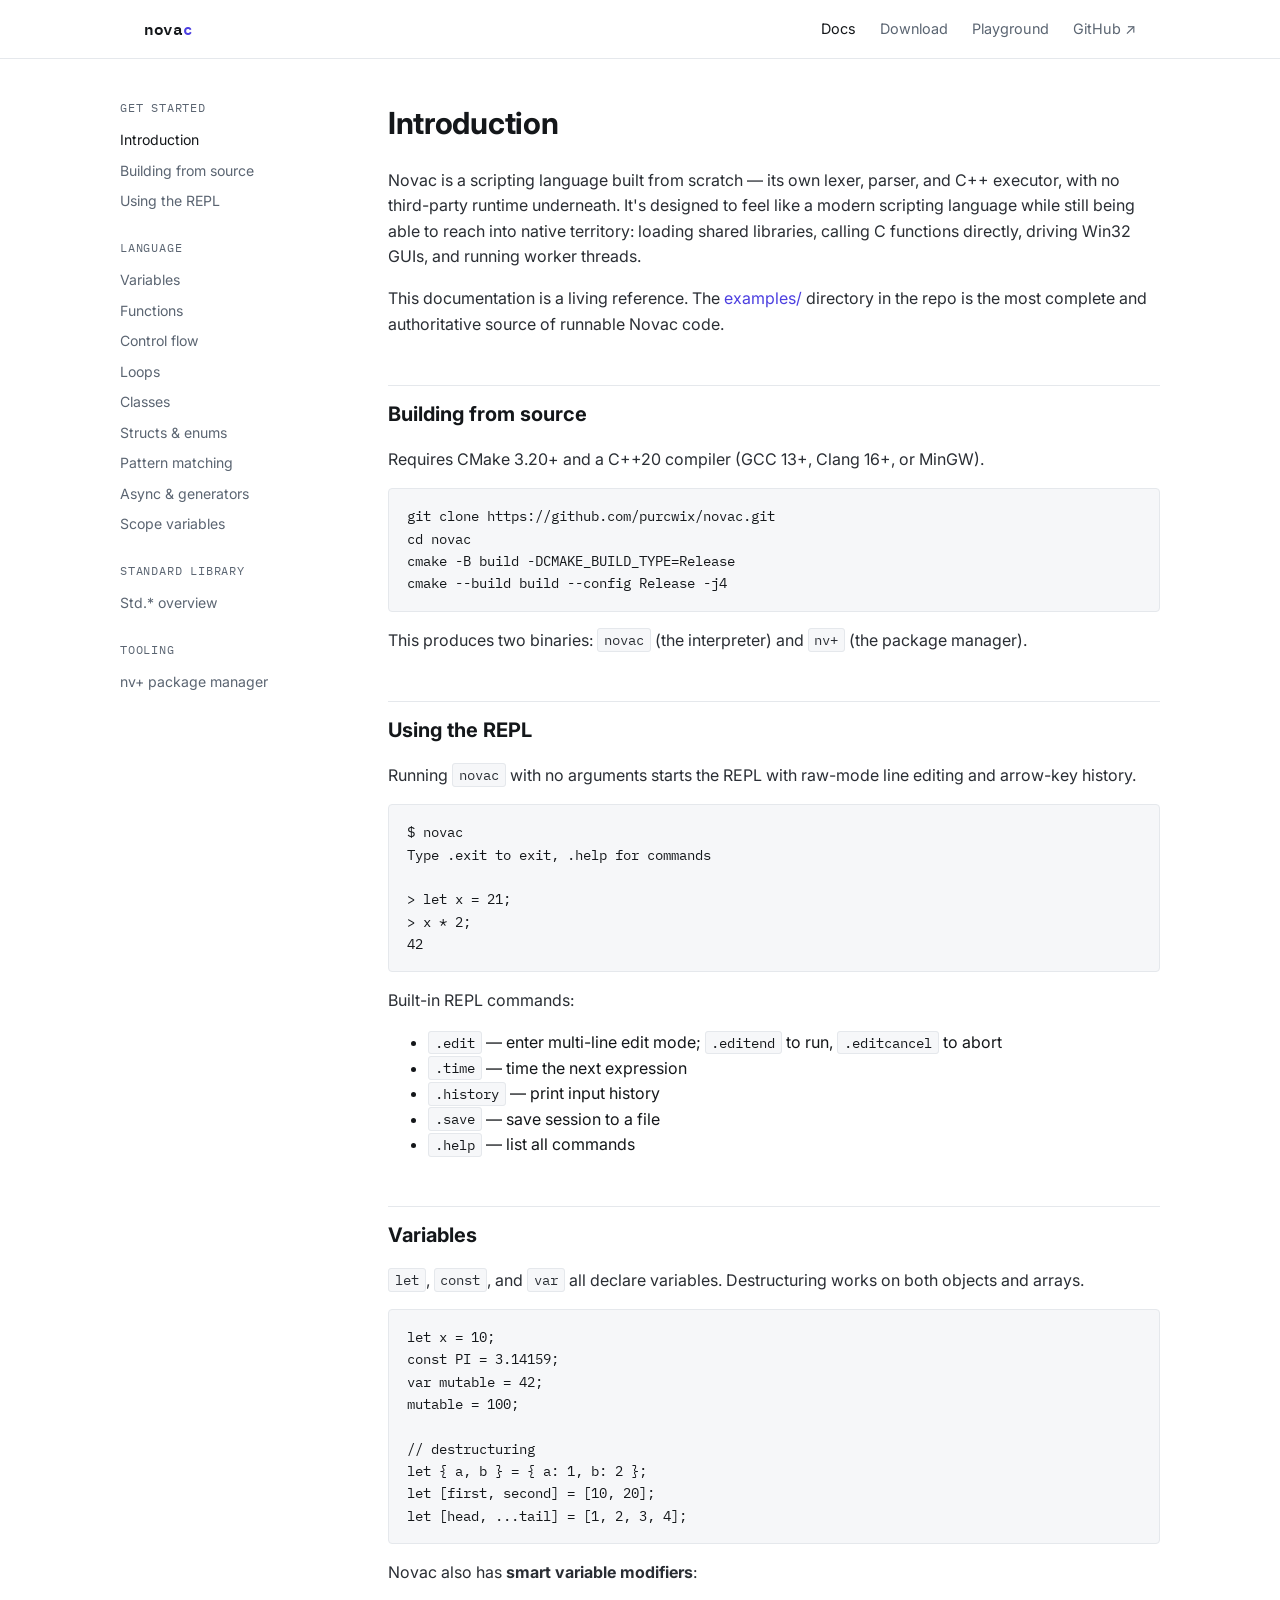
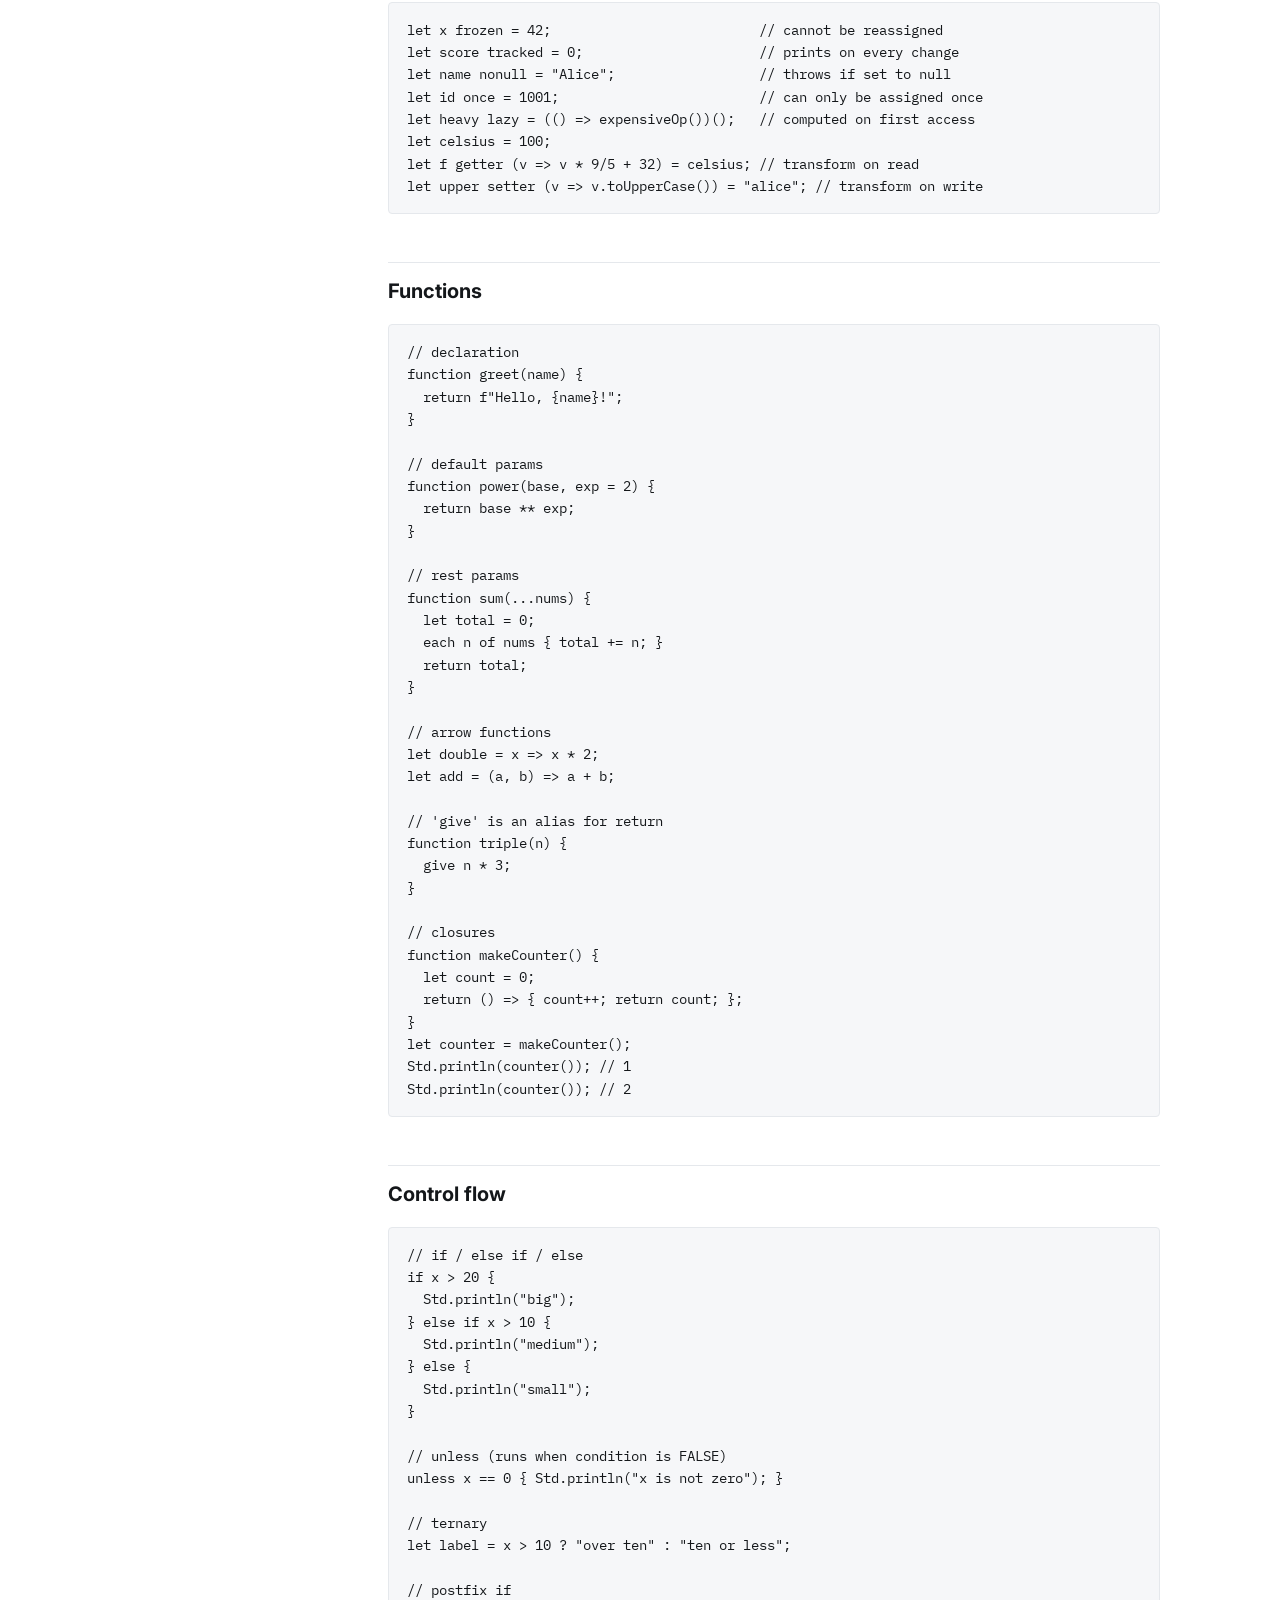
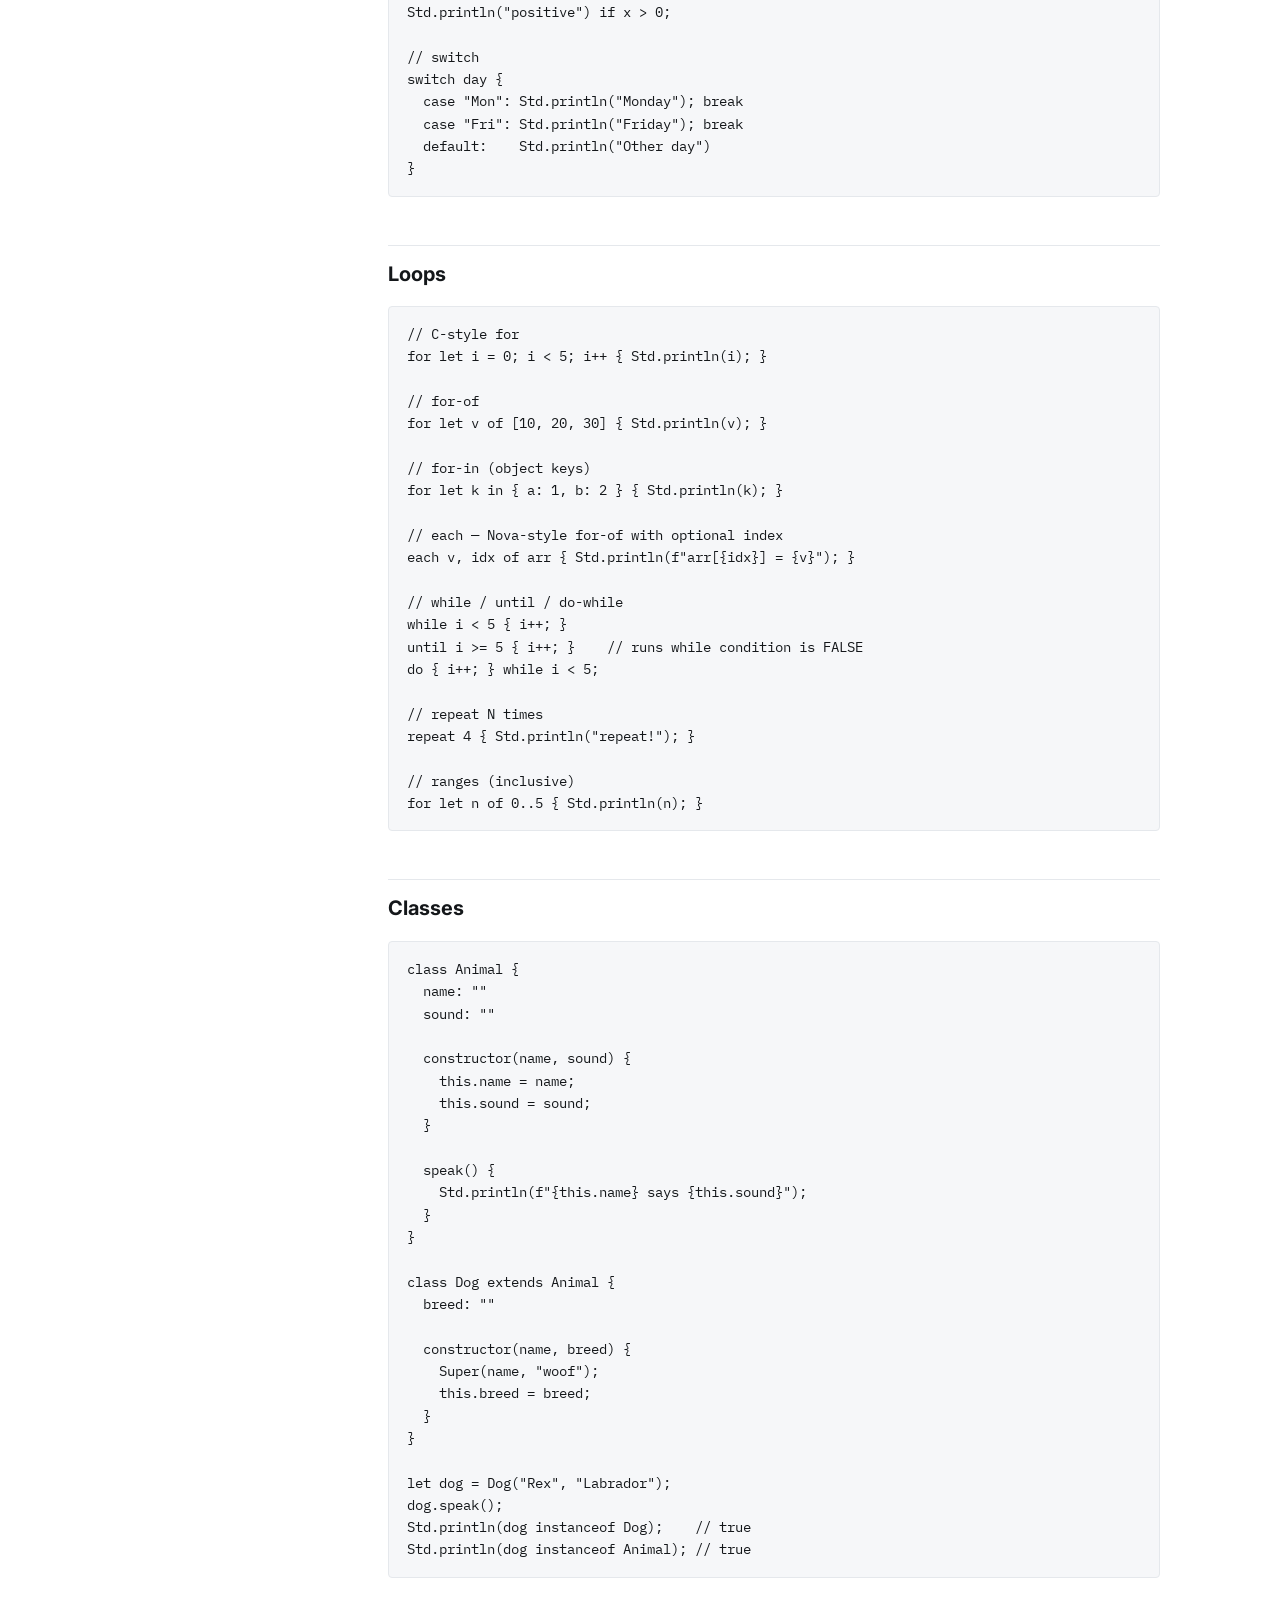
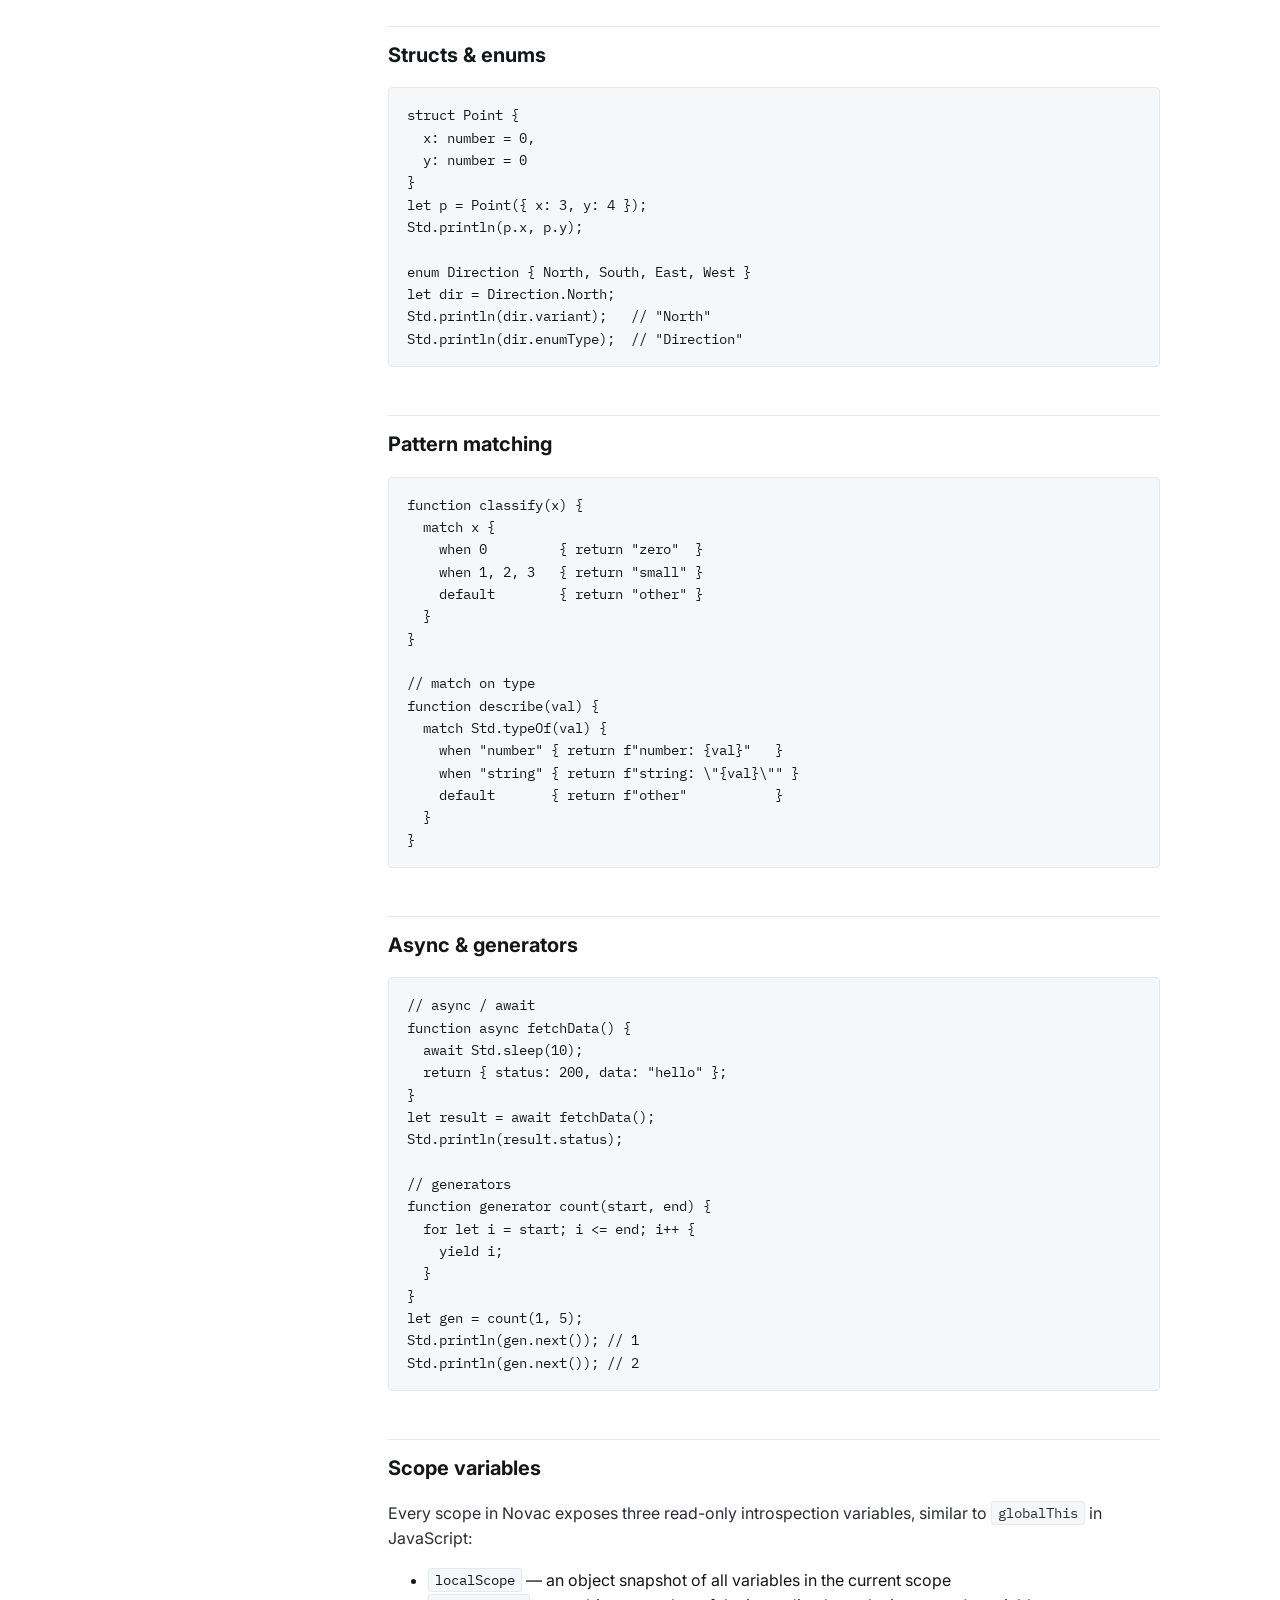
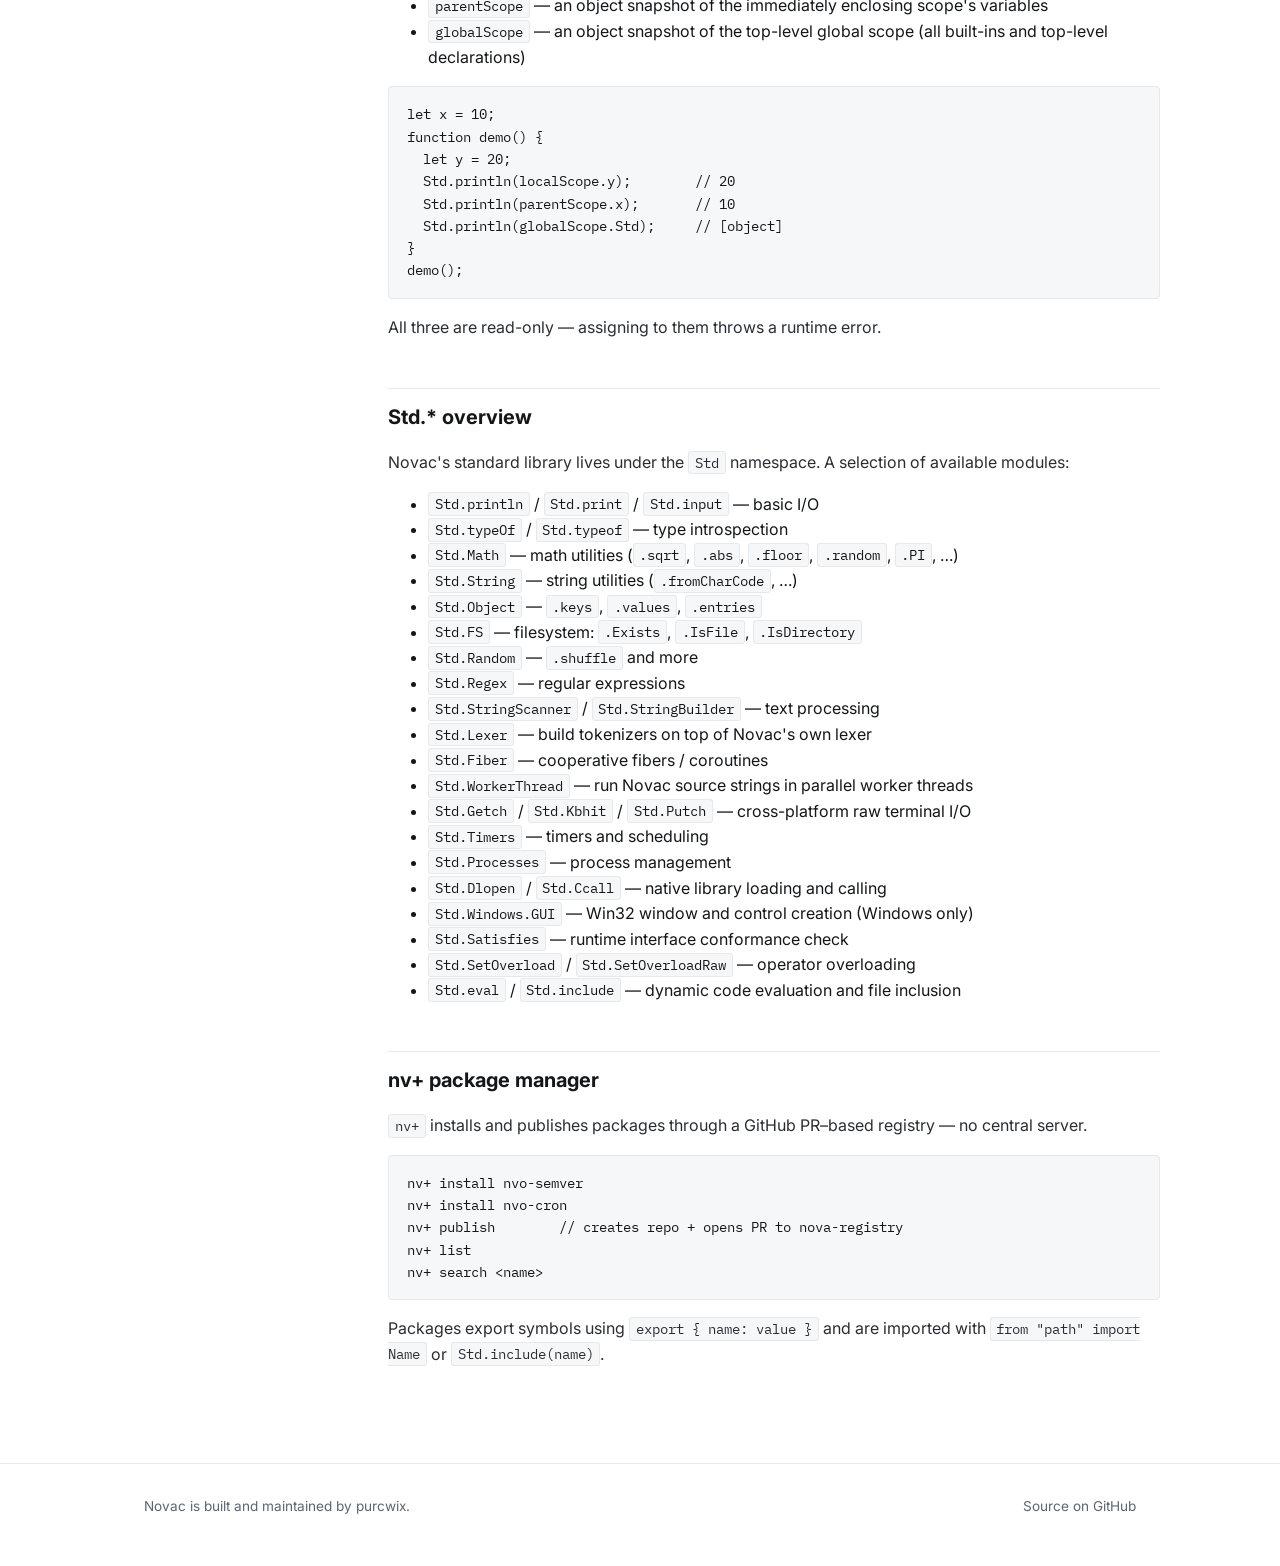
==== commit 5cae0f47: "e" ====
--- a/docs/index.html
+++ b/docs/index.html
@@ -67,7 +67,7 @@
     </p>
 
     <h2 id="building">Building from source</h2>
-    <p>Requires CMake 3.20+ and a C++20 compiler (GCC 13+, Clang 16+, or MSVC 2022+).</p>
+    <p>Requires CMake 3.20+ and a C++20 compiler (GCC 13+, Clang 16+, or MinGW).</p>
     <pre>git clone https://github.com/purcwix/novac.git
 cd novac
 cmake -B build -DCMAKE_BUILD_TYPE=Release
